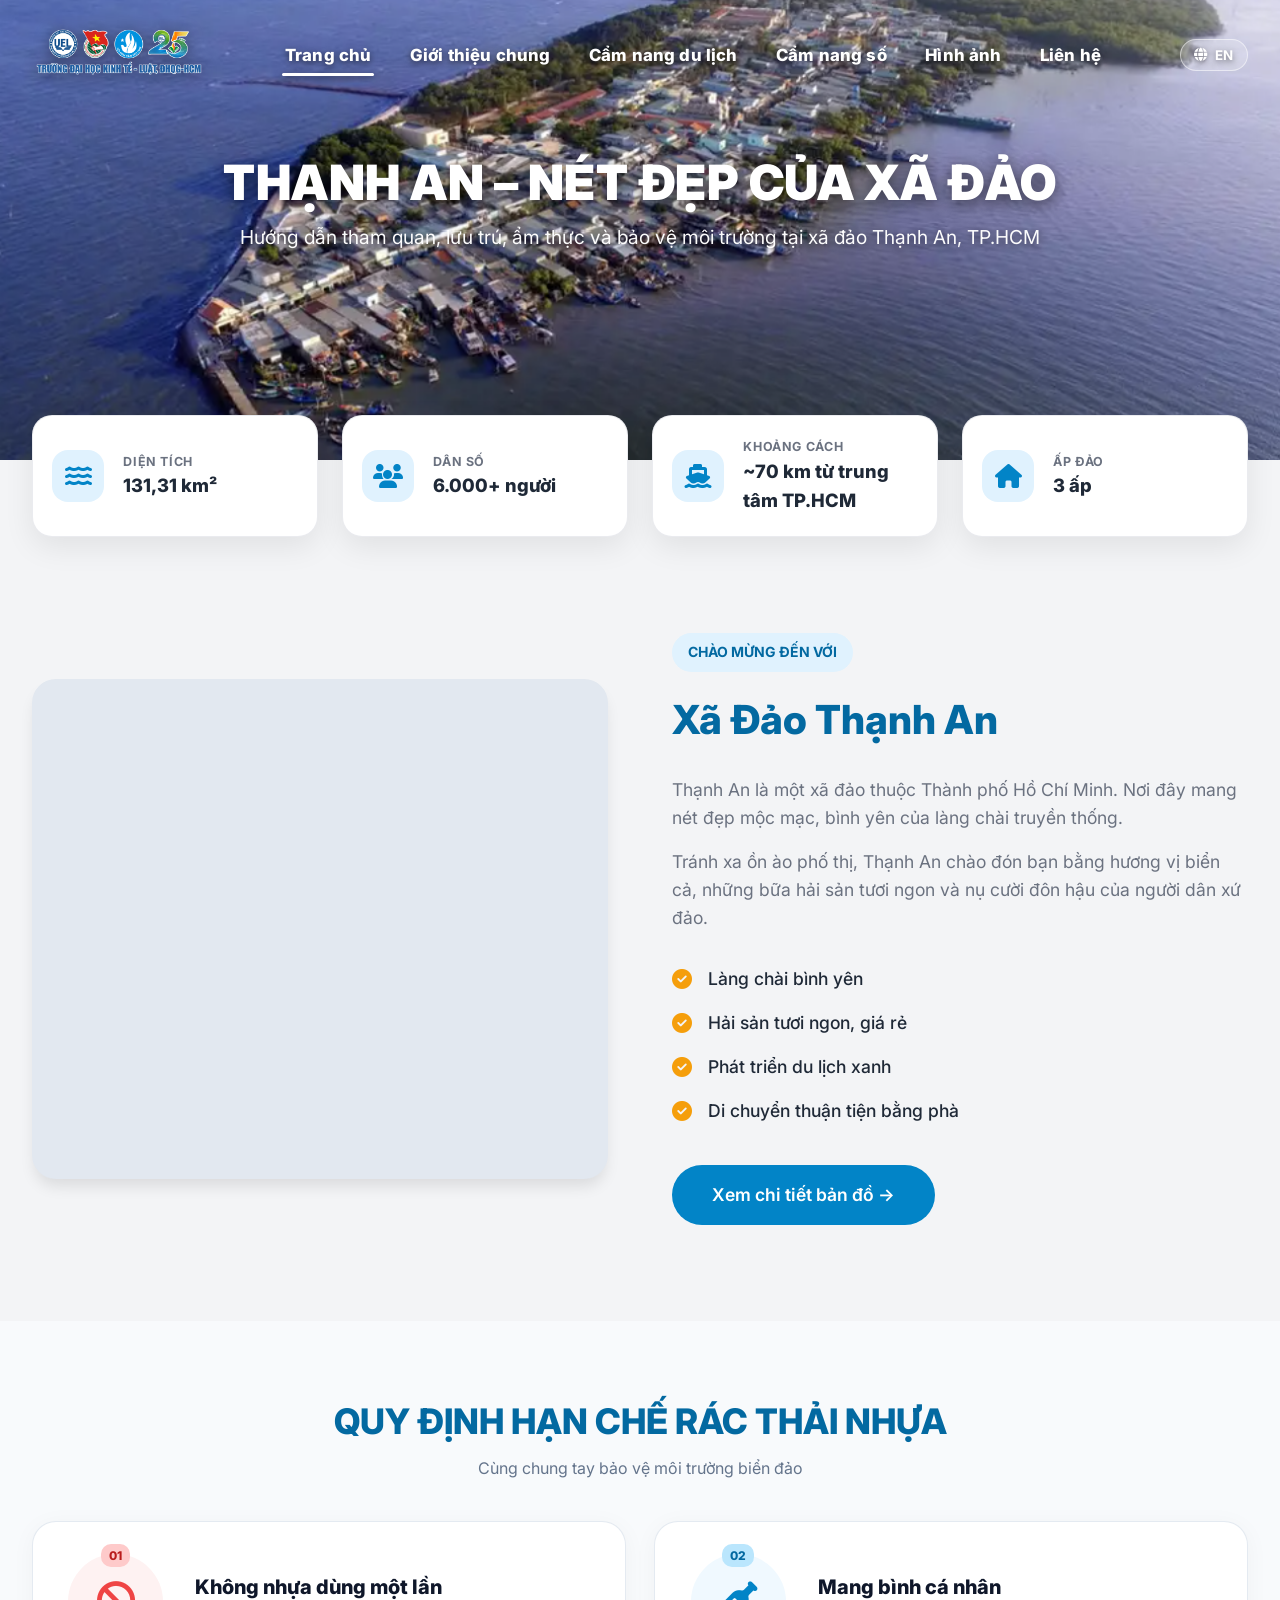
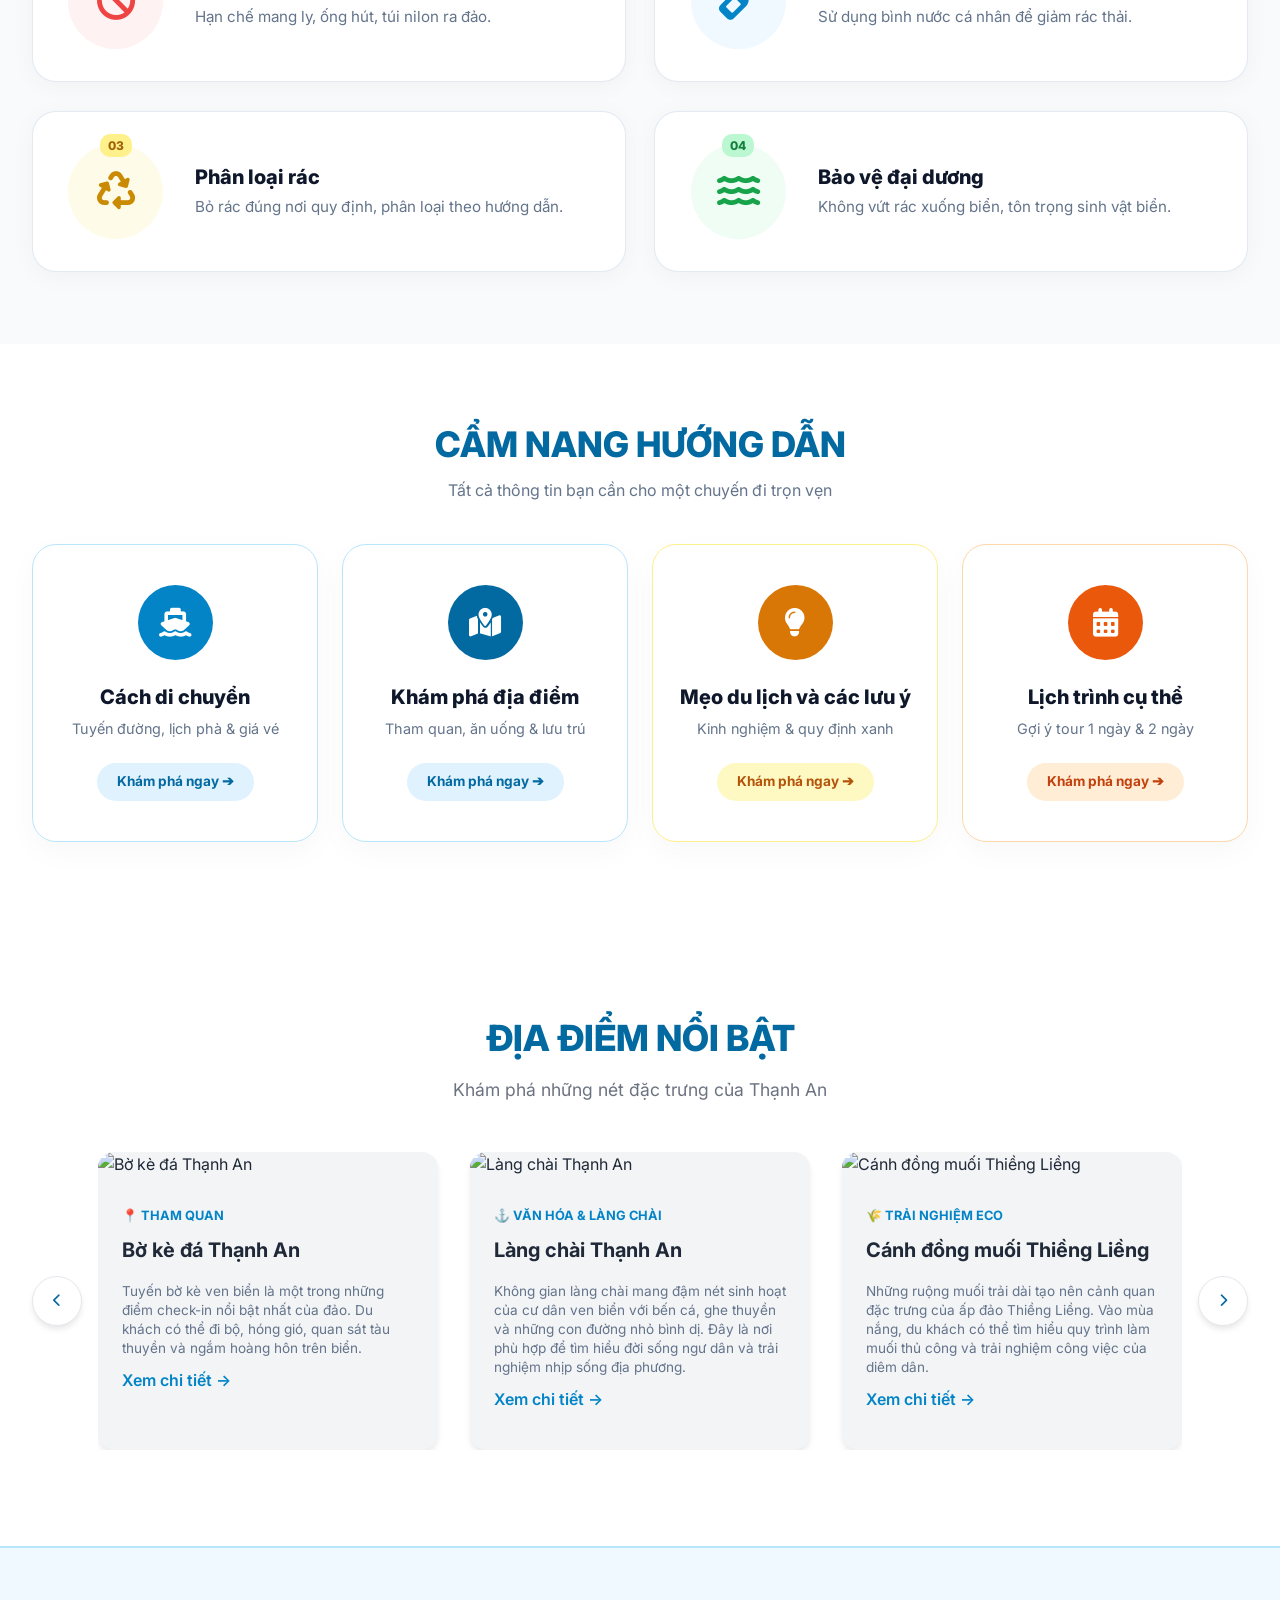
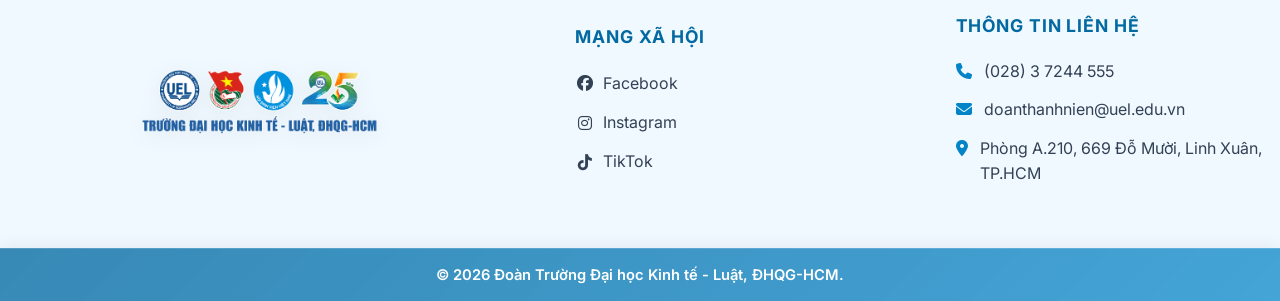
==== index.html @ c6973064 "Add files via upload" ====
<!DOCTYPE html>
<html lang="vi">
<head>
  <meta charset="UTF-8">
  <meta name="viewport" content="width=device-width, initial-scale=1.0">
  <title>Cẩm Nang Điện Tử - Xã Đảo Thạnh An</title>
  <link rel="icon" type="image/png" href="Huy_Hiệu_Đoàn.png">
  <meta name="description" content="Cẩm nang điện tử hướng dẫn tham quan, lưu trú, ăn uống và bảo vệ môi trường tại xã đảo Thạnh An, TP.HCM">
  <link rel="stylesheet" href="https://cdnjs.cloudflare.com/ajax/libs/font-awesome/6.4.0/css/all.min.css">
  <link rel="stylesheet" href="https://unpkg.com/leaflet@1.9.4/dist/leaflet.css" crossorigin="" />
  <link href="https://fonts.googleapis.com/css2?family=Inter:wght@300;400;500;600;700;800;900&display=swap" rel="stylesheet">
  <script src="https://www.gstatic.com/firebasejs/10.12.0/firebase-app-compat.js"></script>
  <script src="https://www.gstatic.com/firebasejs/10.12.0/firebase-auth-compat.js"></script>
  <script src="https://www.gstatic.com/firebasejs/10.12.0/firebase-firestore-compat.js"></script>
  <link rel="stylesheet" href="home.css?v=82">
</head>
<body>

  <!-- NAVBAR -->
  <nav class="navbar" id="navbar">
    <div class="nav-container">
      <div class="nav-logo">
        <img src="logo.png" alt="Logo" class="logo-img">
        <div class="logo-text">
          <strong>CÔNG TRÌNH THANH NIÊN</strong>
        </div>
      </div>
      <ul class="nav-links" id="nav-links">
        <li><a href="index.html" class="active" id="nav-home">Trang chủ</a></li>
        <li><a href="tong-quan.html" id="nav-intro">Giới thiệu chung</a></li>
        <li><a href="cam-nang.html" id="nav-guide">Cẩm nang du lịch</a></li>
        <li><a href="cam-nang-so.html" id="nav-digital">Cẩm nang số</a></li>
        <li><a href="hinh-anh.html" id="nav-gallery">Hình ảnh</a></li>
        <li><a href="#lien-he" id="nav-contact">Liên hệ</a></li>
      </ul>
      <div class="nav-right-actions">
        <button class="lang-toggle-btn" onclick="toggleLanguage()" title="Switch language">
          <i class="fas fa-globe"></i> <span id="lang-label">EN</span>
        </button>
        <button class="nav-toggle" onclick="document.getElementById('nav-links').classList.toggle('open')">
          <i class="fas fa-bars"></i>
        </button>
      </div>
    </div>
  </nav>

  <!-- HERO SECTION -->
  <section class="hero" id="hero">
    <div class="hero-bg">
      <img src="3.jpg" alt="Thạnh An" class="hero-bg-img" id="hero-bg-img">
      <div class="hero-overlay"></div>
    </div>
    <div class="hero-content">
      <h1 class="hero-title" id="hero-title" data-editable="hero-title" data-i18n="hero-title">THẠNH AN – NÉT ĐẸP CỦA XÃ ĐẢO</h1>
      <p class="hero-subtitle" id="hero-subtitle" data-editable="hero-subtitle" data-i18n="hero-subtitle">Hướng dẫn tham quan, lưu trú, ẩm thực và bảo vệ môi trường tại xã đảo Thạnh An, TP.HCM</p>
    </div>
  </section>

  <!-- STATS SECTION -->
  <section class="stats-section" id="stats-section">
    <div class="stats-grid">
      <div class="stat-card">
        <div class="stat-icon"><i class="fas fa-water"></i></div>
        <div class="stat-info">
          <span class="stat-label" data-i18n="stat-area-lbl">DIỆN TÍCH</span>
          <span class="stat-value" data-editable="stat-area">131,31 km²</span>
        </div>
      </div>
      <div class="stat-card">
        <div class="stat-icon"><i class="fas fa-users"></i></div>
        <div class="stat-info">
          <span class="stat-label" data-i18n="stat-pop-lbl">DÂN SỐ</span>
          <span class="stat-value" data-editable="stat-pop">6.000+ người</span>
        </div>
      </div>
      <div class="stat-card">
        <div class="stat-icon"><i class="fas fa-ship"></i></div>
        <div class="stat-info">
          <span class="stat-label" data-i18n="stat-dist-lbl">KHOẢNG CÁCH</span>
          <span class="stat-value" data-editable="stat-dist">~70 km từ trung tâm TP.HCM</span>
        </div>
      </div>
      <div class="stat-card">
        <div class="stat-icon"><i class="fas fa-home"></i></div>
        <div class="stat-info">
          <span class="stat-label" data-i18n="stat-ward-lbl">ẤP ĐẢO</span>
          <span class="stat-value" data-editable="stat-ward">3 ấp</span>
        </div>
      </div>
    </div>
  </section>

  <!-- INTRO SECTION -->
  <section class="intro-section" id="gioi-thieu">
    <div class="intro-grid">
      <div class="intro-map-col">
        <div id="overview-map" class="map-container"></div>
      </div>
      <div class="intro-text-col">
        <span class="intro-badge" data-i18n="intro-badge">CHÀO MỪNG ĐẾN VỚI</span>
        <h2 class="intro-heading" id="intro-heading" data-editable="intro-heading" data-i18n="intro-heading">Xã Đảo Thạnh An</h2>
        <div class="intro-body" id="intro-body" data-editable="intro-body">
          <p data-i18n="intro-desc1">Thạnh An là một xã đảo thuộc Thành phố Hồ Chí Minh. Nơi đây mang nét đẹp mộc mạc, bình yên của làng chài truyền thống.</p>
          <p data-i18n="intro-desc2">Tránh xa ồn ào phố thị, Thạnh An chào đón bạn bằng hương vị biển cả, những bữa hải sản tươi ngon và nụ cười đôn hậu của người dân xứ đảo.</p>
        </div>
        <ul class="intro-features">
          <li><i class="fas fa-check-circle"></i> <span data-i18n="intro-f1">Làng chài bình yên</span></li>
          <li><i class="fas fa-check-circle"></i> <span data-i18n="intro-f2">Hải sản tươi ngon, giá rẻ</span></li>
          <li><i class="fas fa-check-circle"></i> <span data-i18n="intro-f3">Phát triển du lịch xanh</span></li>
          <li><i class="fas fa-check-circle"></i> <span data-i18n="intro-f4">Di chuyển thuận tiện bằng phà</span></li>
        </ul>
        <a href="cam-nang.html?tab=tab-kham-pha" class="intro-cta" data-i18n="intro-cta">Xem chi tiết bản đồ →</a>
      </div>
    </div>
  </section>

  <!-- GREEN RULES SECTION -->
  <section class="green-rules-section" id="quy-dinh" style="padding: 4.5rem 2rem; background: #f8fafc;">
    <div class="section-header" style="text-align: center; margin-bottom: 2.5rem;">
      <h2 class="section-title" style="color: #0369a1; font-size: 2.2rem; font-weight: 800; margin-bottom: 6px;" data-i18n="green-title">QUY ĐỊNH HẠN CHẾ RÁC THẢI NHỰA</h2>
      <p class="section-subtitle" style="color: #64748b; font-size: 1rem;" data-i18n="green-subtitle">Cùng chung tay bảo vệ môi trường biển đảo</p>
    </div>
    <div class="green-grid-2x2" id="green-rules-grid">
      <div class="green-card-horizontal">
        <div class="card-left-icon">
          <div class="icon-ring" style="background:#fef2f2; color:#ef4444; position:relative;">
            <span style="position:absolute; top:-10px; background:#fecaca; color:#b91c1c; font-size:0.75rem; font-weight:800; padding:2px 8px; border-radius:10px;">01</span>
            <i class="fas fa-ban"></i>
          </div>
        </div>
        <div class="card-right-info">
          <h3 data-i18n="rule-1-t" style="margin:0 0 6px 0; font-size:1.25rem; font-weight:800; color:#0f172a;">Không nhựa dùng một lần</h3>
          <p data-i18n="rule-1-d" style="margin:0; color:#64748b; font-size:0.95rem; line-height:1.5;">Hạn chế mang ly, ống hút, túi nilon ra đảo.</p>
        </div>
      </div>
      <div class="green-card-horizontal">
        <div class="card-left-icon">
          <div class="icon-ring" style="background:#f0f9ff; color:#0284c7; position:relative;">
            <span style="position:absolute; top:-10px; background:#bae6fd; color:#0369a1; font-size:0.75rem; font-weight:800; padding:2px 8px; border-radius:10px;">02</span>
            <i class="fas fa-wine-bottle"></i>
          </div>
        </div>
        <div class="card-right-info">
          <h3 data-i18n="rule-2-t" style="margin:0 0 6px 0; font-size:1.25rem; font-weight:800; color:#0f172a;">Mang bình cá nhân</h3>
          <p data-i18n="rule-2-d" style="margin:0; color:#64748b; font-size:0.95rem; line-height:1.5;">Sử dụng bình nước cá nhân để giảm rác thải.</p>
        </div>
      </div>
      <div class="green-card-horizontal">
        <div class="card-left-icon">
          <div class="icon-ring" style="background:#fefce8; color:#ca8a04; position:relative;">
            <span style="position:absolute; top:-10px; background:#fef08a; color:#a16207; font-size:0.75rem; font-weight:800; padding:2px 8px; border-radius:10px;">03</span>
            <i class="fas fa-recycle"></i>
          </div>
        </div>
        <div class="card-right-info">
          <h3 data-i18n="rule-3-t" style="margin:0 0 6px 0; font-size:1.25rem; font-weight:800; color:#0f172a;">Phân loại rác</h3>
          <p data-i18n="rule-3-d" style="margin:0; color:#64748b; font-size:0.95rem; line-height:1.5;">Bỏ rác đúng nơi quy định, phân loại theo hướng dẫn.</p>
        </div>
      </div>
      <div class="green-card-horizontal">
        <div class="card-left-icon">
          <div class="icon-ring" style="background:#f0fdf4; color:#16a34a; position:relative;">
            <span style="position:absolute; top:-10px; background:#bbf7d0; color:#15803d; font-size:0.75rem; font-weight:800; padding:2px 8px; border-radius:10px;">04</span>
            <i class="fas fa-water"></i>
          </div>
        </div>
        <div class="card-right-info">
          <h3 data-i18n="rule-4-t" style="margin:0 0 6px 0; font-size:1.25rem; font-weight:800; color:#0f172a;">Bảo vệ đại dương</h3>
          <p data-i18n="rule-4-d" style="margin:0; color:#64748b; font-size:0.95rem; line-height:1.5;">Không vứt rác xuống biển, tôn trọng sinh vật biển.</p>
        </div>
      </div>
    </div>
  </section>

  <!-- EXPLORE / CATEGORY SECTION ("CẨM NANG HƯỚNG DẪN") -->
  <section class="explore-section" id="kham-pha" style="padding: 4.5rem 2rem; background: white;">
    <div class="section-header" style="text-align: center; margin-bottom: 2.5rem;">
      <h2 class="section-title" style="color: #0369a1; font-size: 2.2rem; font-weight: 800; margin-bottom: 6px;" data-i18n="explore-title">CẨM NANG HƯỚNG DẪN</h2>
      <p class="section-subtitle" style="color: #64748b; font-size: 1rem;" data-i18n="explore-subtitle">Tất cả thông tin bạn cần cho một chuyến đi trọn vẹn</p>
    </div>
    <div class="explore-grid" style="max-width: 1240px; margin: 0 auto; display: grid; grid-template-columns: repeat(4, 1fr); gap: 1.5rem;">
      <!-- Card 1: Cách di chuyển -->
      <a href="cam-nang.html?tab=tab-di-chuyen" class="explore-card" style="text-decoration:none; background:white; border-radius:1.5rem; padding:2.5rem 1.5rem; text-align:center; display:flex; flex-direction:column; align-items:center; border:1.5px solid #bae6fd; box-shadow:0 10px 30px rgba(0,0,0,0.03);">
        <div style="width:75px; height:75px; border-radius:50%; background:#0284c7; color:white; display:flex; align-items:center; justify-content:center; font-size:1.8rem; margin-bottom:1.5rem;">
          <i class="fas fa-ship"></i>
        </div>
        <h3 style="font-size:1.25rem; font-weight:800; color:#0f172a; margin:0 0 8px 0;">Cách di chuyển</h3>
        <p style="font-size:0.9rem; color:#64748b; margin:0 0 1.5rem 0;">Tuyến đường, lịch phà & giá vé</p>
        <span style="background:#e0f2fe; color:#0369a1; padding:8px 20px; border-radius:20px; font-weight:700; font-size:0.85rem; display:inline-flex; align-items:center; gap:6px;">Khám phá ngay ➔</span>
      </a>

      <!-- Card 2: Khám phá địa điểm -->
      <a href="cam-nang.html?tab=tab-kham-pha" class="explore-card" style="text-decoration:none; background:white; border-radius:1.5rem; padding:2.5rem 1.5rem; text-align:center; display:flex; flex-direction:column; align-items:center; border:1.5px solid #bae6fd; box-shadow:0 10px 30px rgba(0,0,0,0.03);">
        <div style="width:75px; height:75px; border-radius:50%; background:#0369a1; color:white; display:flex; align-items:center; justify-content:center; font-size:1.8rem; margin-bottom:1.5rem;">
          <i class="fas fa-map-marked-alt"></i>
        </div>
        <h3 style="font-size:1.25rem; font-weight:800; color:#0f172a; margin:0 0 8px 0;">Khám phá địa điểm</h3>
        <p style="font-size:0.9rem; color:#64748b; margin:0 0 1.5rem 0;">Tham quan, ăn uống & lưu trú</p>
        <span style="background:#e0f2fe; color:#0369a1; padding:8px 20px; border-radius:20px; font-weight:700; font-size:0.85rem; display:inline-flex; align-items:center; gap:6px;">Khám phá ngay ➔</span>
      </a>

      <!-- Card 3: Mẹo du lịch -->
      <a href="cam-nang.html?tab=tab-meo" class="explore-card" style="text-decoration:none; background:white; border-radius:1.5rem; padding:2.5rem 1.5rem; text-align:center; display:flex; flex-direction:column; align-items:center; border:1.5px solid #fef08a; box-shadow:0 10px 30px rgba(0,0,0,0.03);">
        <div style="width:75px; height:75px; border-radius:50%; background:#d97706; color:white; display:flex; align-items:center; justify-content:center; font-size:1.8rem; margin-bottom:1.5rem;">
          <i class="fas fa-lightbulb"></i>
        </div>
        <h3 style="font-size:1.25rem; font-weight:800; color:#0f172a; margin:0 0 8px 0;">Mẹo du lịch và các lưu ý</h3>
        <p style="font-size:0.9rem; color:#64748b; margin:0 0 1.5rem 0;">Kinh nghiệm & quy định xanh</p>
        <span style="background:#fef9c3; color:#b45309; padding:8px 20px; border-radius:20px; font-weight:700; font-size:0.85rem; display:inline-flex; align-items:center; gap:6px;">Khám phá ngay ➔</span>
      </a>

      <!-- Card 4: Lịch trình cụ thể -->
      <a href="cam-nang.html?tab=tab-lich-trinh" class="explore-card" style="text-decoration:none; background:white; border-radius:1.5rem; padding:2.5rem 1.5rem; text-align:center; display:flex; flex-direction:column; align-items:center; border:1.5px solid #fed7aa; box-shadow:0 10px 30px rgba(0,0,0,0.03);">
        <div style="width:75px; height:75px; border-radius:50%; background:#ea580c; color:white; display:flex; align-items:center; justify-content:center; font-size:1.8rem; margin-bottom:1.5rem;">
          <i class="fas fa-calendar-alt"></i>
        </div>
        <h3 style="font-size:1.25rem; font-weight:800; color:#0f172a; margin:0 0 8px 0;">Lịch trình cụ thể</h3>
        <p style="font-size:0.9rem; color:#64748b; margin:0 0 1.5rem 0;">Gợi ý tour 1 ngày & 2 ngày</p>
        <span style="background:#ffedd5; color:#c2410c; padding:8px 20px; border-radius:20px; font-weight:700; font-size:0.85rem; display:inline-flex; align-items:center; gap:6px;">Khám phá ngay ➔</span>
      </a>
    </div>
  </section>

  <!-- FEATURED PLACES -->
  <section class="featured-section" id="noi-bat">
    <div class="section-header">
      <h2 class="section-title" data-i18n="feat-title">ĐỊA ĐIỂM NỔI BẬT</h2>
      <p class="section-subtitle" data-i18n="feat-subtitle">Khám phá những nét đặc trưng của Thạnh An</p>
    </div>
    <div class="featured-wrapper">
      <button class="carousel-btn prev" onclick="moveCarousel(-1)"><i class="fas fa-chevron-left"></i></button>
      <div class="featured-track-container">
        <div class="featured-track" id="featured-track">
          <!-- Filled by JS -->
        </div>
      </div>
      <button class="carousel-btn next" onclick="moveCarousel(1)"><i class="fas fa-chevron-right"></i></button>
    </div>
  </section>

  <!-- FOOTER -->
  <footer class="site-footer" id="lien-he">
    <div class="footer-grid">
      <div class="footer-col footer-brand-col">
        <div class="footer-brand-row">
          <img src="logo.png" alt="Logo" class="footer-logo">
          <div class="footer-brand-text">
            <strong>ĐOÀN TRƯỜNG ĐẠI HỌC KINH TẾ - LUẬT</strong>
            <span>UEL'S HO CHI MINH COMMUNIST YOUTH UNION</span>
          </div>
        </div>
      </div>
      <div class="footer-col">
        <h4 data-i18n="footer-social">MẠNG XÃ HỘI</h4>
        <ul>
          <li><a href="https://www.facebook.com/share/183m2v3bUu/" target="_blank"><i class="fab fa-facebook fa-fw"></i> Facebook</a></li>
          <li><a href="https://www.instagram.com/youth.uel" target="_blank"><i class="fab fa-instagram fa-fw"></i> Instagram</a></li>
          <li><a href="https://www.tiktok.com/@teuthichdichoi" target="_blank"><i class="fab fa-tiktok fa-fw"></i> TikTok</a></li>
        </ul>
      </div>
      <div class="footer-col">
        <h4 data-i18n="footer-contact">THÔNG TIN LIÊN HỆ</h4>
        <ul class="contact-list">
          <li><i class="fas fa-phone"></i> <span>(028) 3 7244 555</span></li>
          <li><i class="fas fa-envelope"></i> <span>doanthanhnien@uel.edu.vn</span></li>
          <li><i class="fas fa-map-marker-alt"></i> <span data-i18n="footer-address">Phòng A.210, 669 Đỗ Mười, Linh Xuân, TP.HCM</span></li>
        </ul>
      </div>
    </div>
    <div class="footer-bottom">
      <p data-i18n="footer-copy">© 2026 Đoàn Trường Đại học Kinh tế - Luật, ĐHQG-HCM.</p>
    </div>
  </footer>

  <!-- ADMIN FAB -->
  <button class="admin-fab" onclick="document.getElementById('admin-login-overlay').style.display='flex'" title="Quản trị">
    <i class="fas fa-cog"></i>
  </button>

  <!-- ADMIN LOGIN -->
  <div class="admin-login-overlay" id="admin-login-overlay">
    <div class="admin-login-card">
      <h3>Đăng nhập Quản trị</h3>
      <input type="text" id="admin-user" placeholder="Tên đăng nhập">
      <input type="password" id="admin-pass" placeholder="Mật khẩu">
      <p id="admin-error" style="color:red; font-size:14px; margin-top:10px; display:none;">Sai thông tin đăng nhập!</p>
      <div class="admin-actions">
        <button onclick="document.getElementById('admin-login-overlay').style.display='none'">Hủy</button>
        <button class="btn-primary" onclick="adminLogin()">Đăng nhập</button>
      </div>
    </div>
  </div>

  <!-- ADMIN TOOLBAR -->
  <div class="admin-toolbar" id="admin-toolbar" style="display:none;">
    <span>Chế độ chỉnh sửa</span>
    <button onclick="changeHeroImage()">Đổi ảnh bìa</button>
    <button onclick="saveEdits()">Lưu thay đổi</button>
    <button onclick="cancelEdits()">Hủy</button>
    <button onclick="adminLogout()" style="margin-left:auto; background: #e11d48;">Đăng xuất</button>
  </div>

  <!-- TOAST -->
  <div class="toast" id="toast"></div>

  <!-- SCROLL TOP -->
  <button class="scroll-top-fab" id="scroll-top-fab" onclick="window.scrollTo({top:0, behavior:'smooth'})">
    <i class="fas fa-arrow-up"></i>
  </button>

  <script src="https://unpkg.com/leaflet@1.9.4/dist/leaflet.js" crossorigin=""></script>
  <script src="thanh_an_geo.js?v=83"></script>
  <script src="home.js?v=82"></script>
</body>
</html>
---- home.css ----
:root {
  --primary: #0284c7;
  --primary-dark: #0369a1;
  --primary-light: #e0f2fe;
  --accent: #f59e0b;
  --ocean: #06b6d4;
  --text-main: #1f2937;
  --text-muted: #6b7280;
  --bg-light: #f3f4f6;
  --bg-white: #ffffff;
  --border: #e5e7eb;
  --shadow-sm: 0 1px 2px 0 rgb(0 0 0 / 0.05);
  --shadow: 0 4px 6px -1px rgb(0 0 0 / 0.1);
  --shadow-lg: 0 10px 15px -3px rgb(0 0 0 / 0.1);
  --transition: all 0.3s cubic-bezier(0.4, 0, 0.2, 1);
  --font-main: 'Inter', -apple-system, BlinkMacSystemFont, 'Segoe UI', Roboto, Helvetica, Arial, sans-serif;
}

* {
  box-sizing: border-box;
  margin: 0;
  padding: 0;
}

html {
  scroll-behavior: smooth;
  font-family: var(--font-main);
  overflow-x: hidden;
}

body {
  color: var(--text-main);
  background: var(--bg-light);
  line-height: 1.6;
  font-family: var(--font-main);
}

a {
  text-decoration: none;
  color: inherit;
}

/* NAVBAR (STATIC AT TOP OF PAGE - DOES NOT SCROLL DOWN WITH SCREEN) */
.navbar {
  position: absolute !important;
  top: 0;
  left: 0;
  right: 0;
  width: 100%;
  height: 110px !important;
  background: transparent !important;
  backdrop-filter: none !important;
  -webkit-backdrop-filter: none !important;
  z-index: 1000;
  box-shadow: none !important;
  transition: var(--transition);
}

.nav-container {
  max-width: 100%;
  width: 100%;
  height: 100% !important;
  box-sizing: border-box;
  margin: 0 auto;
  padding: 0 2rem;
  display: flex;
  align-items: center;
  justify-content: space-between;
  gap: 1.5rem;
}

.nav-logo {
  display: flex;
  align-items: center;
  gap: 1rem;
  white-space: nowrap !important;
  flex-shrink: 0 !important;
}

.logo-img {
  height: 98px !important;
  width: auto !important;
  flex-shrink: 0 !important;
  object-fit: contain;
  transition: transform 0.3s ease;
  filter: drop-shadow(0 2px 8px rgba(0, 0, 0, 0.4));
}

.logo-img:hover {
  transform: scale(1.05);
}

.logo-text {
  display: none !important;
}

.nav-links {
  display: flex;
  align-items: center;
  list-style: none;
  gap: 0.8rem;
  white-space: nowrap !important;
  flex-wrap: nowrap !important;
  flex-shrink: 0 !important;
  margin: 0;
  padding: 0;
}

.nav-links li {
  white-space: nowrap !important;
  flex-shrink: 0 !important;
  display: inline-block !important;
}

.nav-links a {
  font-family: var(--font-main);
  font-weight: 800 !important;
  font-size: 1.05rem !important;
  color: #ffffff !important;
  text-shadow: 0 2px 6px rgba(0, 0, 0, 0.6) !important;
  transition: var(--transition);
  position: relative;
  padding: 0.45rem 0.8rem;
  background: transparent !important;
  border: none !important;
  box-shadow: none !important;
  white-space: nowrap !important;
  display: inline-block !important;
  word-break: keep-all !important;
  letter-spacing: 0.01em;
  flex-shrink: 0 !important;
}

.nav-links a:hover {
  color: #ffffff !important;
  background: transparent !important;
}

.nav-links a.active {
  color: #ffffff !important;
  background: transparent !important;
  border: none !important;
  font-weight: 800 !important;
  box-shadow: none !important;
}

.nav-links a::after {
  content: '' !important;
  display: block !important;
  position: absolute !important;
  bottom: 0 !important;
  left: 10px !important;
  right: 10px !important;
  width: auto !important;
  height: 3px !important;
  background: #ffffff !important;
  border-radius: 999px !important;
  box-shadow: 0 2px 6px rgba(0, 0, 0, 0.5) !important;
  transform: scaleX(0) !important;
  transition: transform 0.3s cubic-bezier(0.4, 0, 0.2, 1) !important;
}

.nav-links a:hover::after, .nav-links a.active::after {
  transform: scaleX(1) !important;
}

.nav-right-actions {
  display: flex;
  align-items: center;
  gap: 1rem;
}

.lang-toggle-btn {
  background: rgba(255, 255, 255, 0.2) !important;
  border: 1px solid rgba(255, 255, 255, 0.5) !important;
  padding: 0.45rem 0.85rem;
  border-radius: 999px;
  cursor: pointer;
  font-family: var(--font-main);
  font-weight: 700;
  color: #ffffff !important;
  display: flex;
  align-items: center;
  gap: 0.5rem;
  transition: var(--transition);
  text-shadow: 0 2px 6px rgba(0, 0, 0, 0.5);
}

.lang-toggle-btn:hover {
  background: rgba(255, 255, 255, 0.35) !important;
}

.nav-toggle {
  display: none;
  background: none;
  border: none;
  font-size: 1.5rem;
  color: #ffffff;
  cursor: pointer;
}

/* HERO SECTION (EXPANDS ALL THE WAY TO TOP EDGE & SHIFTED UPWARDS) */
.hero {
  position: relative;
  min-height: 460px;
  height: 50vh;
  margin-top: 0 !important;
  padding-top: 50px !important;
  padding-bottom: 50px !important;
  display: flex;
  align-items: center;
  justify-content: center;
  text-align: center;
}

.hero-bg {
  position: absolute;
  top: 0;
  left: 0;
  width: 100%;
  height: 100%;
  z-index: 1;
}

.hero-bg-img {
  width: 100%;
  height: 100%;
  object-fit: cover;
}

.hero-overlay {
  display: none !important;
  background: transparent !important;
}

.hero-content {
  position: relative;
  z-index: 2;
  max-width: 96%;
  width: 100%;
  padding: 0 1rem;
  color: white;
  margin: -25px auto 0 auto !important; /* Shifted text upwards */
}

.hero-title {
  font-size: clamp(1.2rem, 3.8vw, 3.2rem) !important;
  font-weight: 900 !important;
  margin-bottom: 0.6rem !important;
  line-height: 1.2 !important;
  text-shadow: 0 4px 16px rgba(0,0,0,0.6) !important;
  white-space: normal !important;
  word-break: normal !important;
  overflow-wrap: break-word !important;
  letter-spacing: 0.01em !important;
}

.hero-subtitle {
  font-size: clamp(0.85rem, 1.5vw, 1.25rem) !important;
  margin-bottom: 1.8rem !important;
  opacity: 0.98 !important;
  text-shadow: 0 2px 10px rgba(0,0,0,0.6) !important;
  white-space: normal !important;
  word-break: normal !important;
  overflow-wrap: break-word !important;
}

.hero-search {
  display: flex;
  align-items: center;
  background: white;
  padding: 0.4rem;
  border-radius: 999px;
  box-shadow: var(--shadow-lg);
  max-width: 560px;
  margin: 0 auto;
}

.hero-search i {
  color: var(--text-muted);
  padding: 0 1rem;
}

.hero-search input {
  flex: 1;
  border: none;
  outline: none;
  font-size: 0.95rem;
  font-family: var(--font-main);
  padding: 0.6rem 0;
}

.hero-search button {
  background: var(--accent);
  color: white;
  border: none;
  padding: 0.65rem 1.8rem;
  border-radius: 999px;
  font-weight: 600;
  cursor: pointer;
  transition: var(--transition);
  font-family: var(--font-main);
}

.hero-search button:hover {
  background: #d97706;
}

/* STATS SECTION */
.stats-section {
  position: relative;
  z-index: 10;
  margin-top: -45px;
  padding: 0 2rem;
  max-width: 1280px;
  margin-left: auto;
  margin-right: auto;
}

.stats-grid {
  display: grid;
  grid-template-columns: repeat(4, 1fr);
  gap: 1.5rem;
  background: transparent;
  padding: 0;
  box-shadow: none;
}

.stat-card {
  background: white;
  display: flex;
  align-items: center;
  gap: 1.2rem;
  padding: 1.3rem 1.2rem;
  border-radius: 1.25rem;
  box-shadow: 0 10px 30px rgba(0, 0, 0, 0.08);
  border: 1px solid rgba(229, 231, 235, 0.8);
  transition: var(--transition);
}

.stat-card:hover {
  transform: translateY(-6px);
  box-shadow: 0 15px 35px rgba(2, 132, 199, 0.18);
  border-color: var(--primary-light);
}

.stat-icon {
  width: 52px;
  height: 52px;
  background: var(--primary-light);
  color: var(--primary);
  border-radius: 1rem;
  display: flex;
  align-items: center;
  justify-content: center;
  font-size: 1.5rem;
  flex-shrink: 0;
}

.stat-info {
  display: flex;
  flex-direction: column;
}

.stat-label {
  font-size: 0.78rem;
  color: var(--text-muted);
  font-weight: 700;
  text-transform: uppercase;
  letter-spacing: 0.05em;
}

.stat-value {
  font-size: 1.15rem;
  font-weight: 800;
  color: var(--text-main);
}

/* INTRO SECTION */
.intro-section {
  padding: 6rem 2rem;
  max-width: 1280px;
  margin: 0 auto;
}

.intro-grid {
  display: grid;
  grid-template-columns: 1fr 1fr;
  gap: 4rem;
  align-items: center;
}

.intro-map-col {
  position: relative;
  height: 500px;
  min-height: 500px;
  border-radius: 1.5rem;
  overflow: hidden;
  box-shadow: var(--shadow-lg);
  background: #e2e8f0;
}

.map-container {
  width: 100%;
  height: 100%;
  min-height: 500px;
}

.map-link-btn {
  position: absolute;
  bottom: 1.5rem;
  left: 50%;
  transform: translateX(-50%);
  background: var(--primary);
  color: white;
  padding: 0.75rem 2rem;
  border-radius: 999px;
  font-weight: 600;
  box-shadow: var(--shadow);
  z-index: 400; /* above leaflet map */
  transition: var(--transition);
}

.map-link-btn:hover {
  background: var(--primary-dark);
  transform: translateX(-50%) translateY(-2px);
}

.intro-badge {
  display: inline-block;
  background: var(--primary-light);
  color: var(--primary-dark);
  padding: 0.5rem 1rem;
  border-radius: 999px;
  font-size: 0.875rem;
  font-weight: 700;
  margin-bottom: 1rem;
}

.intro-heading {
  font-size: 2.5rem;
  font-weight: 800;
  margin-bottom: 1.5rem;
  color: var(--primary-dark);
}

.intro-body {
  font-size: 1.1rem;
  color: var(--text-muted);
  margin-bottom: 2rem;
}

.intro-body p {
  margin-bottom: 1rem;
}

.intro-features {
  list-style: none;
  margin-bottom: 2.5rem;
}

.intro-features li {
  display: flex;
  align-items: center;
  gap: 1rem;
  margin-bottom: 1rem;
  font-size: 1.1rem;
  font-weight: 500;
}

.intro-features i {
  color: var(--accent);
  font-size: 1.25rem;
}

.intro-cta {
  display: inline-flex;
  align-items: center;
  gap: 0.5rem;
  background: var(--primary);
  color: white;
  padding: 1rem 2.5rem;
  border-radius: 999px;
  font-weight: 600;
  font-size: 1.1rem;
  transition: var(--transition);
}

.intro-cta:hover {
  background: var(--primary-dark);
  transform: translateY(-2px);
  box-shadow: var(--shadow-lg);
}

/* SECTION HEADER */
.section-header {
  text-align: center;
  margin-bottom: 3rem;
}

.section-title {
  font-size: 2.25rem;
  font-weight: 800;
  color: var(--primary-dark);
  margin-bottom: 0.5rem;
}

.section-subtitle {
  font-size: 1.1rem;
  color: var(--text-muted);
}

/* ULTRA-PREMIUM EXPLORE CATEGORY CARDS SECTION */
.explore-section {
  padding: 5rem 2rem;
  background: linear-gradient(180deg, #ffffff 0%, #f8fafc 100%);
  position: relative;
}

.explore-grid {
  max-width: 1240px;
  margin: 3rem auto 0 auto;
  display: grid;
  grid-template-columns: repeat(4, 1fr);
  gap: 1.8rem;
}

.explore-card {
  text-decoration: none;
  background: white;
  border-radius: 1.5rem;
  padding: 2.5rem 1.8rem;
  text-align: center;
  display: flex;
  flex-direction: column;
  align-items: center;
  box-shadow: 0 10px 30px rgba(0, 0, 0, 0.04);
  border: 2px solid transparent;
  transition: all 0.4s cubic-bezier(0.4, 0, 0.2, 1);
  position: relative;
  overflow: hidden;
}

.explore-card:hover {
  transform: translateY(-10px);
  box-shadow: 0 20px 45px rgba(0, 0, 0, 0.08);
}

/* Iconic Ring Badge */
.explore-icon-ring {
  width: 85px;
  height: 85px;
  border-radius: 50%;
  display: flex;
  align-items: center;
  justify-content: center;
  font-size: 2.2rem;
  margin-bottom: 1.8rem;
  transition: transform 0.4s ease, box-shadow 0.4s ease;
  box-shadow: 0 8px 25px rgba(0, 0, 0, 0.08);
}

.explore-card:hover .explore-icon-ring {
  transform: scale(1.12) rotate(4deg);
}

.explore-card h3 {
  font-size: 1.3rem;
  font-weight: 800;
  color: #0f172a;
  margin: 0 0 0.6rem 0;
  line-height: 1.3;
}

.explore-card p {
  font-size: 0.95rem;
  color: #64748b;
  margin: 0 0 1.8rem 0;
  line-height: 1.5;
  flex-grow: 1;
}

/* Interactive CTA Button */
.explore-btn-cta {
  display: inline-flex;
  align-items: center;
  gap: 0.5rem;
  font-size: 0.9rem;
  font-weight: 700;
  padding: 0.5rem 1.2rem;
  border-radius: 999px;
  transition: all 0.3s ease;
}

.explore-btn-cta i {
  transition: transform 0.3s ease;
}

.explore-card:hover .explore-btn-cta i {
  transform: translateX(4px);
}

/* --- CARD THEMES --- */

/* Theme 1: Teal (Di chuyển) */
.explore-card.card-teal {
  background: linear-gradient(180deg, #ffffff 0%, #f0f9ff 100%) !important;
  border-color: #bae6fd !important;
}
.explore-card.card-teal .explore-icon-ring {
  background: linear-gradient(135deg, #0284c7 0%, #0369a1 100%) !important;
  color: white !important;
}
.explore-card.card-teal .explore-btn-cta {
  background: #e0f2fe !important;
  color: #0369a1 !important;
}
.explore-card.card-teal:hover {
  border-color: #0284c7 !important;
  box-shadow: 0 18px 40px rgba(2, 132, 199, 0.18) !important;
}
.explore-card.card-teal:hover .explore-btn-cta {
  background: #0284c7 !important;
  color: white !important;
}

/* Theme 2: Blue (Khám phá) */
.explore-card.card-blue {
  background: linear-gradient(180deg, #ffffff 0%, #f0f9ff 100%) !important;
  border-color: #bae6fd !important;
}
.explore-card.card-blue .explore-icon-ring {
  background: linear-gradient(135deg, #0284c7 0%, #0369a1 100%) !important;
  color: white !important;
}
.explore-card.card-blue .explore-btn-cta {
  background: #e0f2fe !important;
  color: #0369a1 !important;
}
.explore-card.card-blue:hover {
  border-color: #0284c7 !important;
  box-shadow: 0 18px 40px rgba(2, 132, 199, 0.18) !important;
}
.explore-card.card-blue:hover .explore-btn-cta {
  background: #0284c7 !important;
  color: white !important;
}

/* Theme 3: Amber (Mẹo du lịch) */
.explore-card.card-amber {
  background: linear-gradient(180deg, #ffffff 0%, #fffbeb 100%) !important;
  border-color: #fef08a !important;
}
.explore-card.card-amber .explore-icon-ring {
  background: linear-gradient(135deg, #f59e0b 0%, #d97706 100%) !important;
  color: white !important;
}
.explore-card.card-amber .explore-btn-cta {
  background: #fef3c7 !important;
  color: #b45309 !important;
}
.explore-card.card-amber:hover {
  border-color: #f59e0b !important;
  box-shadow: 0 18px 40px rgba(245, 158, 11, 0.18) !important;
}
.explore-card.card-amber:hover .explore-btn-cta {
  background: #f59e0b !important;
  color: white !important;
}

/* Theme 4: Orange (Lịch trình) */
.explore-card.card-orange {
  background: linear-gradient(180deg, #ffffff 0%, #fff7ed 100%) !important;
  border-color: #fed7aa !important;
}
.explore-card.card-orange .explore-icon-ring {
  background: linear-gradient(135deg, #ea580c 0%, #c2410c 100%) !important;
  color: white !important;
}
.explore-card.card-orange .explore-btn-cta {
  background: #ffedd5 !important;
  color: #c2410c !important;
}
.explore-card.card-orange:hover {
  border-color: #ea580c !important;
  box-shadow: 0 18px 40px rgba(234, 88, 12, 0.18) !important;
}
.explore-card.card-orange:hover .explore-btn-cta {
  background: #ea580c !important;
  color: white !important;
}

/* GREEN RULES 2x2 HORIZONTAL CARDS (EXACT MATCH TO REFERENCE SCREENSHOT) */
.green-rules-section {
  padding: 4.5rem 2rem;
  background: #f8fafc;
}

.green-grid-2x2 {
  max-width: 1240px;
  margin: 2.5rem auto 0 auto;
  display: grid;
  grid-template-columns: 1fr 1fr;
  gap: 1.8rem;
}

.green-card-horizontal {
  background: white;
  border-radius: 1.5rem;
  padding: 2rem 2.2rem;
  display: flex;
  align-items: center;
  gap: 2rem;
  box-shadow: 0 4px 25px rgba(0, 0, 0, 0.04);
  border: 1px solid rgba(226, 232, 240, 0.9);
  position: relative;
  overflow: hidden;
  transition: all 0.3s cubic-bezier(0.4, 0, 0.2, 1);
}

.green-card-horizontal:hover {
  transform: translateY(-4px);
  box-shadow: 0 14px 35px rgba(0, 0, 0, 0.08);
}

/* Left Icon Ring */
.card-left-icon {
  flex-shrink: 0;
  position: relative;
  z-index: 2;
}

.icon-ring {
  width: 95px;
  height: 95px;
  border-radius: 50%;
  display: flex;
  align-items: center;
  justify-content: center;
  font-size: 2.4rem;
  position: relative;
  box-sizing: border-box;
}

/* Right Info Area */
.card-right-info {
  flex-grow: 1;
  display: flex;
  flex-direction: column;
  align-items: flex-start;
  position: relative;
  z-index: 2;
}

.step-pill {
  font-size: 0.85rem;
  font-weight: 700;
  padding: 0.25rem 0.85rem;
  border-radius: 999px;
  margin-bottom: 0.75rem;
  display: inline-block;
}

.card-right-info h3 {
  font-size: 1.25rem;
  font-weight: 800;
  color: #1e293b;
  margin: 0 0 0.5rem 0;
  line-height: 1.3;
}

.card-right-info p {
  font-size: 0.95rem;
  color: #64748b;
  margin: 0;
  line-height: 1.5;
}

/* --- THEME RED (Step 01) --- */
.card-theme-red {
  border-color: rgba(239, 68, 68, 0.2);
}
.card-theme-red .icon-ring {
  background: #fff5f5;
  border: 3px solid #fecdd3;
  color: #e11d48;
}
.card-theme-red .step-pill {
  background: #ffe4e6;
  color: #e11d48;
}
.card-theme-red::after {
  content: '';
  position: absolute;
  bottom: -20px;
  right: -20px;
  width: 130px;
  height: 130px;
  background: radial-gradient(circle, rgba(253, 164, 175, 0.25) 0%, transparent 70%);
  pointer-events: none;
}

/* --- THEME GREEN (Step 02) --- */
.card-theme-green {
  border-color: rgba(2, 132, 199, 0.2);
}
.card-theme-green .icon-ring {
  background: #f0f9ff;
  border: 3px solid #bae6fd;
  color: #0284c7;
}
.card-theme-green .step-pill {
  background: #e0f2fe;
  color: #0284c7;
}
.card-theme-green::after {
  content: '';
  position: absolute;
  bottom: -20px;
  right: -20px;
  width: 130px;
  height: 130px;
  background: radial-gradient(circle, rgba(110, 231, 183, 0.25) 0%, transparent 70%);
  pointer-events: none;
}

/* --- THEME YELLOW (Step 03) --- */
.card-theme-yellow {
  border-color: rgba(245, 158, 11, 0.2);
}
.card-theme-yellow .icon-ring {
  background: #fffbeb;
  border: 3px solid #fef08a;
  color: #d97706;
}
.card-theme-yellow .step-pill {
  background: #fef3c7;
  color: #d97706;
}
.card-theme-yellow::after {
  content: '';
  position: absolute;
  bottom: -20px;
  right: -20px;
  width: 130px;
  height: 130px;
  background: radial-gradient(circle, rgba(253, 224, 71, 0.3) 0%, transparent 70%);
  pointer-events: none;
}

/* --- THEME BLUE (Step 04) --- */
.card-theme-blue {
  border-color: rgba(2, 132, 199, 0.2);
}
.card-theme-blue .icon-ring {
  background: #f0f9ff;
  border: 3px solid #bae6fd;
  color: #0284c7;
}
.card-theme-blue .step-pill {
  background: #e0f2fe;
  color: #0284c7;
}
.card-theme-blue::after {
  content: '';
  position: absolute;
  bottom: -20px;
  right: -20px;
  width: 130px;
  height: 130px;
  background: radial-gradient(circle, rgba(125, 211, 252, 0.3) 0%, transparent 70%);
  pointer-events: none;
}

@media (max-width: 900px) {
  .green-grid-2x2 {
    grid-template-columns: 1fr;
  }
}

/* FEATURED PLACES CAROUSEL */
.featured-section {
  padding: 6rem 2rem;
  background: white;
}

.featured-wrapper {
  max-width: 1280px;
  margin: 0 auto;
  display: flex;
  align-items: center;
  gap: 1rem;
  position: relative;
}

.featured-track-container {
  overflow: hidden;
  flex: 1;
}

.featured-track {
  display: flex;
  gap: 2rem;
  transition: transform 0.5s ease;
}

.featured-card {
  min-width: calc(33.333% - 1.33rem);
  background: var(--bg-light);
  border-radius: 1rem;
  overflow: hidden;
  box-shadow: var(--shadow);
  transition: var(--transition);
  position: relative;
}

.featured-card:hover {
  transform: translateY(-5px);
  box-shadow: var(--shadow-lg);
}

.featured-card img {
  width: 100%;
  height: 250px;
  object-fit: cover;
}

.featured-card-content {
  padding: 1.5rem;
}

.featured-card-cat {
  font-size: 0.8rem;
  font-weight: 700;
  color: var(--primary);
  text-transform: uppercase;
  margin-bottom: 0.5rem;
  display: inline-block;
}

.featured-card h3 {
  font-size: 1.25rem;
  font-weight: 700;
  margin-bottom: 1rem;
  color: var(--text-main);
}

.featured-card a {
  display: inline-flex;
  align-items: center;
  gap: 0.5rem;
  color: var(--primary);
  font-weight: 600;
  transition: var(--transition);
}

.featured-card a:hover {
  color: var(--primary-dark);
  gap: 0.75rem;
}

.carousel-btn {
  width: 50px;
  height: 50px;
  border-radius: 50%;
  background: white;
  border: 1px solid var(--border);
  color: var(--primary-dark);
  display: flex;
  align-items: center;
  justify-content: center;
  cursor: pointer;
  box-shadow: var(--shadow);
  transition: var(--transition);
  z-index: 10;
}

.carousel-btn:hover {
  background: var(--primary);
  color: white;
  border-color: var(--primary);
}

/* UNIFIED SUBPAGE HERO BANNER - SHIFTED UPWARDS & LARGER TEXT */
.page-banner, .page-header {
  position: relative !important;
  min-height: 440px !important;
  height: 48vh !important;
  margin-top: 0 !important;
  padding-top: 40px !important;
  padding-bottom: 40px !important;
  background: url('3.jpg') center/cover no-repeat !important;
  display: flex !important;
  flex-direction: column !important;
  justify-content: center !important;
  align-items: center !important;
  color: white !important;
  text-align: center !important;
  padding-left: 20px !important;
  padding-right: 20px !important;
  overflow: hidden !important;
  box-shadow: 0 4px 20px rgba(0, 0, 0, 0.08) !important;
}

.page-banner::before, .page-header::before {
  content: '' !important;
  position: absolute !important;
  top: 0 !important;
  left: 0 !important;
  right: 0 !important;
  bottom: 0 !important;
  background: linear-gradient(180deg, rgba(0, 0, 0, 0.35) 0%, rgba(0, 0, 0, 0.1) 40%, rgba(0, 0, 0, 0.45) 100%) !important;
  z-index: 1 !important;
}

.page-banner > *, .page-header > * {
  position: relative !important;
  z-index: 2 !important;
  transform: translateY(-15px) !important; /* Shifted text upwards */
}

.page-banner h1, .page-header h1 {
  font-size: clamp(2.2rem, 4.2vw, 3.4rem) !important;
  font-weight: 900 !important;
  margin: 0 0 10px 0 !important;
  text-shadow: 0 4px 16px rgba(0, 0, 0, 0.6) !important;
  color: white !important;
  font-family: var(--font-main) !important;
  line-height: 1.15 !important;
  letter-spacing: 0.02em !important;
}

.page-banner p, .page-header p {
  font-size: clamp(1rem, 1.6vw, 1.25rem) !important;
  margin: 0 !important;
  opacity: 0.98 !important;
  text-shadow: 0 2px 10px rgba(0, 0, 0, 0.6) !important;
  font-family: var(--font-main) !important;
}

/* REMOVE BREADCRUMBS COMPLETELY */
.breadcrumb {
  display: none !important;
}

/* FOOTER */
.site-footer {
  background: #f0f9ff;
  color: #1e293b;
  padding: 4rem 0 0 0 !important;
  border-top: 2px solid #bae6fd;
  overflow-x: hidden !important;
}

.footer-grid {
  max-width: 1280px;
  margin: 0 auto 3rem auto;
  display: grid;
  grid-template-columns: 1.6fr 1fr 1fr;
  gap: 3.5rem;
  align-items: center;
}

.footer-brand-col {
  display: flex;
  justify-content: center;
  align-items: center;
  text-align: center;
  height: 100%;
}

.footer-brand-row {
  display: flex;
  justify-content: center;
  align-items: center;
  width: 100%;
}

.footer-logo {
  height: 140px;
  max-width: 100%;
  width: auto;
  object-fit: contain;
  filter: drop-shadow(0 4px 10px rgba(0, 0, 0, 0.05));
  transition: transform 0.3s ease;
  display: block;
  margin: 0 auto;
}

.footer-logo:hover {
  transform: scale(1.04);
}

.footer-brand-text {
  display: none !important;
}

.footer-col h4 {
  font-size: 1.1rem;
  font-weight: 700;
  margin-bottom: 1.2rem;
  color: #0369a1;
  text-transform: uppercase;
  letter-spacing: 0.05em;
}

.footer-col ul {
  list-style: none;
  padding: 0;
  margin: 0;
}

.footer-col ul li {
  margin-bottom: 0.8rem;
}

.footer-col a {
  color: #334155;
  transition: var(--transition);
  display: inline-flex;
  align-items: center;
  gap: 0.5rem;
}

.footer-col a:hover {
  color: #0284c7;
  font-weight: 600;
}

.contact-list li {
  display: flex;
  align-items: flex-start;
  gap: 0.75rem;
  color: #334155;
  margin-bottom: 0.8rem;
}

.contact-list i {
  color: #0284c7;
  margin-top: 0.25rem;
}

.footer-bottom, .subpage-footer, .footer {
  width: 100vw !important;
  max-width: 100vw !important;
  position: relative !important;
  left: 50% !important;
  transform: translateX(-50%) !important;
  margin-left: 0 !important;
  margin-right: 0 !important;
  background: linear-gradient(135deg, rgba(3, 105, 161, 0.78) 0%, rgba(2, 132, 199, 0.72) 100%) !important;
  color: #ffffff !important;
  text-align: center !important;
  padding: 0.95rem 1rem !important;
  font-size: 0.92rem !important;
  font-weight: 600 !important;
  box-sizing: border-box !important;
  border-top: 1px solid rgba(255, 255, 255, 0.15) !important;
  box-shadow: 0 -4px 15px rgba(0, 0, 0, 0.05) !important;
}

.footer-bottom p, .subpage-footer p, .footer p {
  color: #ffffff !important;
  margin: 0 !important;
  line-height: 1.5 !important;
  font-size: 0.92rem !important;
}

/* EXACT MATCH TO USER REFERENCE SCREENSHOT FOR CÁCH DI CHUYỂN */
.route-table-container {
  background: white;
  border-radius: 1.25rem;
  overflow: hidden;
  box-shadow: 0 4px 25px rgba(0, 0, 0, 0.04);
  border: 1px solid #e2e8f0;
  margin-bottom: 2.5rem;
}

.route-custom-table {
  width: 100%;
  border-collapse: separate;
  border-spacing: 0;
  text-align: left;
}

.route-custom-table thead th {
  background: #0369a1;
  color: white;
  font-weight: 800;
  padding: 1.1rem 1.4rem;
  font-size: 0.9rem;
  letter-spacing: 0.05em;
}

.route-custom-table tbody td {
  padding: 1.2rem 1.4rem;
  border-bottom: 1px dashed #e2e8f0;
  color: #334155;
  font-size: 0.95rem;
  vertical-align: middle;
}

.route-custom-table tbody tr:last-child td {
  border-bottom: none;
}

.step-col-box {
  display: flex;
  align-items: center;
  gap: 0.85rem;
}

.num-step-circle {
  width: 32px;
  height: 32px;
  border-radius: 50%;
  background: #0284c7;
  color: white;
  font-weight: 800;
  font-size: 0.85rem;
  display: flex;
  align-items: center;
  justify-content: center;
  flex-shrink: 0;
}

.step-route-info {
  display: flex;
  align-items: center;
  gap: 0.5rem;
  color: #1e293b;
}

.route-icon {
  color: #0369a1;
  font-size: 1rem;
}

.schedule-pill-light {
  display: inline-block;
  background: #f0f9ff;
  color: #0369a1;
  padding: 0.35rem 0.85rem;
  border-radius: 999px;
  font-size: 0.85rem;
  font-weight: 600;
  border: 1px solid #bae6fd;
  margin-top: 0.4rem;
}

.big-price-teal {
  color: #0369a1;
  font-weight: 800;
  font-size: 1.15rem;
}

/* SECTION SUB HEADERS WITH ICONS */
.section-sub-header {
  display: flex;
  align-items: center;
  gap: 0.75rem;
  margin: 2.5rem 0 1.2rem 0;
}

.section-sub-header h3 {
  font-size: 1.25rem;
  font-weight: 800;
  color: #0369a1;
  margin: 0;
}

.sub-header-icon {
  font-size: 1.3rem;
  color: #0369a1;
}

.exclamation-badge {
  width: 28px;
  height: 28px;
  border-radius: 50%;
  background: #1e293b;
  color: white;
  font-weight: 900;
  font-size: 0.95rem;
  display: flex;
  align-items: center;
  justify-content: center;
}

/* VEHICLES GRID 2 COLUMNS */
.vehicles-grid-2col {
  display: grid;
  grid-template-columns: 1fr 1fr;
  gap: 1.8rem;
  margin-bottom: 2.5rem;
}

.vehicle-card {
  background: white;
  border-radius: 1.25rem;
  padding: 2rem 1.8rem;
  position: relative;
  box-shadow: 0 4px 20px rgba(0, 0, 0, 0.04);
  border: 2px solid transparent;
}

.card-motorbike {
  border-color: #bae6fd;
  background: linear-gradient(180deg, #ffffff 0%, #f0f9ff 100%);
}

.card-bus {
  border-color: #bae6fd;
  background: linear-gradient(180deg, #ffffff 0%, #f0f9ff 100%);
}

.ribbon-recommend {
  position: absolute;
  top: 0;
  right: 0;
  background: #0284c7;
  color: white;
  font-size: 0.75rem;
  font-weight: 800;
  padding: 0.4rem 1rem;
  border-bottom-left-radius: 1rem;
  border-top-right-radius: 1.1rem;
  letter-spacing: 0.05em;
}

.vehicle-card-header {
  display: flex;
  align-items: center;
  gap: 1.2rem;
  margin-bottom: 1.5rem;
}

.vehicle-icon-ring {
  width: 65px;
  height: 65px;
  border-radius: 50%;
  display: flex;
  align-items: center;
  justify-content: center;
  font-size: 1.8rem;
  flex-shrink: 0;
}

.ring-green { background: #e0f2fe; color: #0284c7; }
.ring-blue { background: #e0f2fe; color: #2563eb; }

.vehicle-card-header h4 {
  font-size: 1.2rem;
  font-weight: 800;
  color: #1e293b;
  margin: 0;
}

.vehicle-pro-con {
  display: flex;
  flex-direction: column;
  gap: 0.85rem;
}

.point-row {
  display: flex;
  align-items: flex-start;
  gap: 0.75rem;
  font-size: 0.95rem;
  color: #334155;
}

.point-row p { margin: 0; line-height: 1.5; }
.pro-icon { color: #16a34a; font-size: 1.1rem; flex-shrink: 0; }
.con-icon { color: #dc2626; font-size: 1.1rem; flex-shrink: 0; }

/* NOTES STACK ROWS (MATCHING SCREENSHOT COLORED CARDS) */
.notes-stack-rows {
  display: flex;
  flex-direction: column;
  gap: 0.85rem;
}

.row-note-item {
  border-radius: 1rem;
  padding: 1rem 1.4rem;
  display: flex;
  align-items: center;
  gap: 1.2rem;
  box-shadow: 0 2px 8px rgba(0, 0, 0, 0.02);
  transition: transform 0.2s ease;
}

.row-note-item:hover {
  transform: translateX(4px);
}

.note-circle-icon {
  width: 42px;
  height: 42px;
  border-radius: 50%;
  display: flex;
  align-items: center;
  justify-content: center;
  font-size: 1.2rem;
  color: white;
  flex-shrink: 0;
}

.note-desc-text {
  font-size: 0.95rem;
  color: #334155;
  line-height: 1.5;
}

.note-desc-text strong {
  color: #0f172a;
  font-weight: 700;
}

/* 6 Themes */
.note-theme-orange { background: #fff7ed; border: 1px solid #ffedd5; }
.note-theme-orange .note-circle-icon { background: #ea580c; }

.note-theme-green { background: #f0f9ff; border: 1px solid #e0f2fe; }
.note-theme-green .note-circle-icon { background: #16a34a; }

.note-theme-blue { background: #f0f9ff; border: 1px solid #e0f2fe; }
.note-theme-blue .note-circle-icon { background: #2563eb; }

.note-theme-purple { background: #faf5ff; border: 1px solid #f3e8ff; }
.note-theme-purple .note-circle-icon { background: #9333ea; }

.note-theme-pink { background: #fdf2f8; border: 1px solid #fce7f3; }
.note-theme-pink .note-circle-icon { background: #ec4899; }

.note-theme-yellow { background: #fffbeb; border: 1px solid #fef3c7; }
.note-theme-yellow .note-circle-icon { background: #d97706; }

@media (max-width: 850px) {
  .vehicles-grid-2col { grid-template-columns: 1fr; }
}

/* EXACT MATCH TO REFERENCE SCREENSHOT FOR TỔNG QUAN (OVERVIEW PAGE) */

/* ROW 1: TOP 3 CARDS */
.overview-top-3cards {
  display: grid;
  grid-template-columns: repeat(3, 1fr);
  gap: 1.5rem;
  margin-bottom: 2.5rem;
}

.top-info-card {
  background: white;
  border-radius: 1.25rem;
  padding: 1.8rem 1.6rem;
  box-shadow: 0 4px 20px rgba(0, 0, 0, 0.04);
  border: 1px solid #e2e8f0;
  border-top: 4px solid #0284c7;
  display: flex;
  flex-direction: column;
  gap: 1.2rem;
  transition: transform 0.3s ease;
}

.top-info-card:hover {
  transform: translateY(-5px);
}

.card-teal-line { border-top-color: #0284c7; }
.card-cyan-line { border-top-color: #06b6d4; }
.card-amber-line { border-top-color: #f59e0b; }

.card-head-row {
  display: flex;
  align-items: center;
  gap: 1rem;
}

.info-badge-icon {
  width: 54px;
  height: 54px;
  border-radius: 50%;
  display: flex;
  align-items: center;
  justify-content: center;
  font-size: 1.4rem;
  flex-shrink: 0;
}

.badge-teal { background: #e0f2fe; color: #0284c7; }
.badge-cyan { background: #e0f2fe; color: #0284c7; }
.badge-amber { background: #fef3c7; color: #d97706; }

.head-titles h3 {
  font-size: 1.25rem;
  font-weight: 800;
  color: #0f172a;
  margin: 0 0 0.2rem 0;
}

.sub-dot-label {
  font-size: 0.75rem;
  font-weight: 800;
  letter-spacing: 0.05em;
}

.dot-teal { color: #0284c7; }
.dot-cyan { color: #0284c7; }
.dot-amber { color: #d97706; }

.card-desc-text {
  font-size: 0.95rem;
  color: #475569;
  line-height: 1.5;
  margin: 0;
}

/* ROW 2 & 3: LARGE OVERVIEW BLOCK BOXES */
.overview-block-box {
  background: white;
  border-radius: 1.25rem;
  box-shadow: 0 4px 25px rgba(0, 0, 0, 0.04);
  border: 1px solid #e2e8f0;
  display: grid;
  grid-template-columns: 1fr 340px;
  margin-bottom: 2.5rem;
  overflow: hidden;
  position: relative;
}

.box-teal-left {
  border-left: 6px solid #0284c7;
}

.box-blue-left {
  border-left: 6px solid #0284c7;
}

.box-left-content {
  padding: 2.2rem 2rem;
  display: flex;
  flex-direction: column;
  justify-content: center;
}

.box-head-title {
  display: flex;
  align-items: center;
  gap: 1rem;
  margin-bottom: 1.2rem;
}

.box-icon-ring {
  width: 52px;
  height: 52px;
  border-radius: 50%;
  display: flex;
  align-items: center;
  justify-content: center;
  font-size: 1.3rem;
  flex-shrink: 0;
}

.ring-teal { background: #0284c7; color: white; }
.ring-blue { background: #0284c7; color: white; }

.box-head-title h2 {
  font-size: 1.5rem;
  font-weight: 800;
  color: #0f172a;
  margin: 0;
}

.box-desc-p {
  font-size: 0.98rem;
  color: #475569;
  line-height: 1.6;
  margin-bottom: 1.8rem;
}

.tag-pills-wrap {
  display: flex;
  flex-wrap: wrap;
  gap: 0.6rem;
}

.tag-pill {
  font-size: 0.85rem;
  font-weight: 700;
  padding: 0.4rem 1rem;
  border-radius: 999px;
  display: inline-block;
}

.pill-teal {
  background: #f0f9ff;
  color: #0369a1;
  border: 1px solid #bae6fd;
}

.pill-blue {
  background: #f0f9ff;
  color: #0369a1;
  border: 1px solid #bae6fd;
}

/* RIGHT SIDEBAR (4 STAT ROWS) */
.box-right-sidebar {
  background: #f8fafc;
  border-left: 1px solid #e2e8f0;
  padding: 1.8rem 1.5rem;
  display: flex;
  flex-direction: column;
  gap: 0.75rem;
  justify-content: center;
}

.side-stat-row {
  background: white;
  border-radius: 0.85rem;
  padding: 0.75rem 1rem;
  display: flex;
  align-items: center;
  gap: 0.85rem;
  border: 1px solid #e2e8f0;
  box-shadow: 0 2px 6px rgba(0, 0, 0, 0.02);
}

.side-stat-icon {
  color: #0284c7;
  font-size: 1.1rem;
  width: 24px;
  text-align: center;
  flex-shrink: 0;
}

.side-stat-val {
  font-weight: 800;
  font-size: 0.95rem;
  color: #0f172a;
  min-width: 80px;
}

.side-stat-lbl {
  font-size: 0.85rem;
  color: #64748b;
  line-height: 1.3;
}

/* RIGHT PILLARS (4 VERTICAL MINI CARDS) */
.box-right-pillars {
  background: #f8fafc;
  border-left: 1px solid #e2e8f0;
  padding: 1.5rem;
  display: grid;
  grid-template-columns: repeat(4, 1fr);
  gap: 0.75rem;
  align-items: center;
}

.pillar-mini-card {
  background: #f0f9ff;
  border: 1px solid #bae6fd;
  border-radius: 0.85rem;
  padding: 1.2rem 0.6rem;
  text-align: center;
  display: flex;
  flex-direction: column;
  align-items: center;
  height: 100%;
  justify-content: center;
}

.pillar-icon {
  font-size: 1.5rem;
  color: #0284c7;
  margin-bottom: 0.6rem;
}

.pillar-mini-card h4 {
  font-size: 0.9rem;
  font-weight: 800;
  color: #0f172a;
  margin: 0 0 0.3rem 0;
}

.pillar-mini-card p {
  font-size: 0.75rem;
  color: #64748b;
  margin: 0;
  line-height: 1.3;
}

@media (max-width: 992px) {
  .overview-top-3cards { grid-template-columns: 1fr; }
  .overview-block-box { grid-template-columns: 1fr; }
  .box-right-pillars { grid-template-columns: repeat(2, 1fr); }
}
  font-size: 2.2rem;
  font-weight: 800;
  color: #0369a1;
  margin-bottom: 0.4rem;
  text-transform: uppercase;
  letter-spacing: -0.01em;
}

.guide-subtitle {
  font-size: 1.15rem;
  font-weight: 700;
  color: #334155;
  margin-bottom: 1.8rem;
}

.guide-sub-heading {
  font-size: 1.25rem;
  font-weight: 800;
  color: #1e293b;
  margin: 2.5rem 0 1.2rem 0;
}

.table-card-box {
  background: white;
  border-radius: 1rem;
  overflow: hidden;
  box-shadow: 0 4px 20px rgba(0, 0, 0, 0.04);
  border: 1px solid #e2e8f0;
  margin-bottom: 2rem;
}

.responsive-table-scroll {
  overflow-x: auto;
}

.custom-travel-table {
  width: 100%;
  border-collapse: collapse;
  text-align: left;
  font-size: 0.95rem;
}

.custom-travel-table th {
  background: #f8fafc;
  color: #475569;
  font-weight: 800;
  padding: 1rem 1.2rem;
  border-bottom: 2px solid #e2e8f0;
  text-transform: uppercase;
  font-size: 0.85rem;
  letter-spacing: 0.03em;
}

.custom-travel-table td {
  padding: 1.1rem 1.2rem;
  border-bottom: 1px solid #f1f5f9;
  color: #334155;
  line-height: 1.6;
}

.custom-travel-table tbody tr:last-child td {
  border-bottom: none;
}

.custom-travel-table tbody tr:hover {
  background: #f8fafc;
}

.schedule-tag {
  display: inline-block;
  background: #f0f9ff;
  color: #0369a1;
  padding: 0.25rem 0.65rem;
  border-radius: 6px;
  font-weight: 600;
  font-size: 0.88rem;
  margin-top: 0.35rem;
  border: 1px solid #e0f2fe;
}

.price-highlight {
  color: #0284c7;
  font-weight: 800;
  font-size: 1.05rem;
}

.vehicle-badge {
  display: inline-flex;
  align-items: center;
  gap: 0.5rem;
  font-weight: 700;
}

.badge-recommended {
  color: #0284c7;
}

.badge-bus {
  color: #2563eb;
}

/* Travel Notes List (Screenshot 2) */
.travel-notes-list {
  display: flex;
  flex-direction: column;
  gap: 0.9rem;
  margin-top: 1rem;
}

.note-row-card {
  background: #fefce8;
  border-left: 5px solid #f59e0b;
  border-radius: 0.75rem;
  padding: 1.1rem 1.4rem;
  display: flex;
  align-items: center;
  gap: 1.2rem;
  box-shadow: 0 2px 10px rgba(0, 0, 0, 0.02);
  transition: transform 0.2s ease;
}

.note-row-card:hover {
  transform: translateX(4px);
}

.note-icon-badge {
  width: 38px;
  height: 38px;
  border-radius: 8px;
  display: flex;
  align-items: center;
  justify-content: center;
  font-size: 1.15rem;
  flex-shrink: 0;
}

.note-danger .note-icon-badge { background: #fee2e2; color: #dc2626; }
.note-money .note-icon-badge { background: #dcfce7; color: #16a34a; }
.note-info .note-icon-badge { background: #e0f2fe; color: #0284c7; }
.note-ship .note-icon-badge { background: #e0e7ff; color: #4f46e5; }
.note-card-id .note-icon-badge { background: #fae8ff; color: #c026d3; }
.note-warning .note-icon-badge { background: #fef3c7; color: #d97706; }

.note-text-content {
  font-size: 1rem;
  color: #334155;
  line-height: 1.5;
}

.note-text-content strong {
  color: #0f172a;
  font-weight: 700;
}

.footer-bottom {
  width: 100vw !important;
  max-width: 100vw !important;
  margin: 0 auto;
  padding: 0.95rem 1rem;
  border-top: 1px solid rgba(255, 255, 255, 0.15);
  text-align: center;
  color: #ffffff;
}

/* VIBRANT TIPS & GREEN RULES STYLING (FOR MẸO DU LỊCH) */
.tips-grid {
  display: grid;
  grid-template-columns: repeat(4, 1fr);
  gap: 1.5rem;
  margin-bottom: 3rem;
}

.tip-card {
  background: white;
  border-radius: 1.25rem;
  padding: 2.2rem 1.6rem;
  text-align: center;
  box-shadow: 0 10px 30px rgba(0, 0, 0, 0.04);
  border: 2px solid transparent;
  transition: all 0.4s cubic-bezier(0.4, 0, 0.2, 1);
  display: flex;
  flex-direction: column;
  align-items: center;
}

.tip-card:hover {
  transform: translateY(-8px);
  box-shadow: 0 20px 40px rgba(0, 0, 0, 0.08);
}

.tip-icon-ring {
  width: 75px;
  height: 75px;
  border-radius: 50%;
  display: flex;
  align-items: center;
  justify-content: center;
  font-size: 1.8rem;
  margin-bottom: 1.4rem;
  box-shadow: 0 6px 20px rgba(0, 0, 0, 0.08);
  transition: transform 0.3s ease;
}

.tip-card:hover .tip-icon-ring {
  transform: scale(1.1) rotate(5deg);
}

.tip-card h3 {
  font-size: 1.2rem;
  font-weight: 800;
  margin: 0 0 0.8rem 0;
}

.tip-card p {
  font-size: 0.92rem;
  color: #64748b;
  line-height: 1.6;
  margin: 0;
}

/* FORCING PURE WHITE ICON COLOR INSIDE ALL RINGS */
.tip-icon-ring i, .rule-icon-ring i {
  color: #ffffff !important;
  font-size: 1.8rem !important;
  text-shadow: 0 2px 4px rgba(0, 0, 0, 0.2);
}

/* 4 Distinct Vibrant Themes for Tips Cards */
/* Card 1: Emerald Money Theme */
.tip-card.tip-theme-money {
  background: linear-gradient(180deg, #ffffff 0%, #f0f9ff 100%) !important;
  border-color: #bae6fd !important;
}
.tip-card.tip-theme-money .tip-icon-ring {
  background: linear-gradient(135deg, #0284c7 0%, #0369a1 100%) !important;
}
.tip-card.tip-theme-money h3 { color: #0369a1 !important; }
.tip-card.tip-theme-money:hover { border-color: #0284c7 !important; box-shadow: 0 15px 35px rgba(2, 132, 199, 0.18) !important; }

/* Card 2: Ocean Wifi Theme */
.tip-card.tip-theme-wifi {
  background: linear-gradient(180deg, #ffffff 0%, #f0f9ff 100%) !important;
  border-color: #bae6fd !important;
}
.tip-card.tip-theme-wifi .tip-icon-ring {
  background: linear-gradient(135deg, #0284c7 0%, #0369a1 100%) !important;
}
.tip-card.tip-theme-wifi h3 { color: #0369a1 !important; }
.tip-card.tip-theme-wifi:hover { border-color: #0284c7 !important; box-shadow: 0 15px 35px rgba(2, 132, 199, 0.18) !important; }

/* Card 3: Sky Water Theme */
.tip-card.tip-theme-water {
  background: linear-gradient(180deg, #ffffff 0%, #ecfeff 100%) !important;
  border-color: #a5f3fc !important;
}
.tip-card.tip-theme-water .tip-icon-ring {
  background: linear-gradient(135deg, #06b6d4 0%, #0891b2 100%) !important;
}
.tip-card.tip-theme-water h3 { color: #0891b2 !important; }
.tip-card.tip-theme-water:hover { border-color: #06b6d4 !important; box-shadow: 0 15px 35px rgba(6, 182, 212, 0.18) !important; }

/* Card 4: Sun Season Theme */
.tip-card.tip-theme-sun {
  background: linear-gradient(180deg, #ffffff 0%, #fffbeb 100%) !important;
  border-color: #fef08a !important;
}
.tip-card.tip-theme-sun .tip-icon-ring {
  background: linear-gradient(135deg, #f59e0b 0%, #d97706 100%) !important;
}
.tip-card.tip-theme-sun h3 { color: #b45309 !important; }
.tip-card.tip-theme-sun:hover { border-color: #f59e0b !important; box-shadow: 0 15px 35px rgba(245, 158, 11, 0.18) !important; }

/* GREEN RULES SECTION (BOTTOM 4 CARDS) */
.green-rules {
  background: linear-gradient(180deg, #f0f9ff 0%, #e0f2fe 100%);
  border: 1px solid #bae6fd;
  border-radius: 1.5rem;
  padding: 3rem 2rem;
  margin-top: 2.5rem;
}

.green-rules h3 {
  font-size: 1.8rem;
  font-weight: 800;
  color: #0c4a6e;
  text-align: center;
  margin-bottom: 0.5rem;
}

.rules-grid {
  display: grid;
  grid-template-columns: repeat(4, 1fr);
  gap: 1.5rem;
  margin-top: 2rem;
}

.rule-item {
  background: white;
  border-radius: 1.25rem;
  padding: 2.2rem 1.5rem;
  text-align: center;
  display: flex;
  flex-direction: column;
  align-items: center;
  box-shadow: 0 8px 25px rgba(0, 0, 0, 0.04);
  border: 2px solid transparent;
  transition: all 0.3s ease;
}

.rule-item:hover {
  transform: translateY(-6px);
}

.rule-icon-ring {
  width: 75px;
  height: 75px;
  border-radius: 50%;
  display: flex;
  align-items: center;
  justify-content: center;
  margin-bottom: 1.4rem;
  box-shadow: 0 6px 20px rgba(0, 0, 0, 0.1);
}

.rule-item h4 {
  font-size: 1.15rem;
  font-weight: 800;
  margin: 0 0 0.6rem 0;
}

.rule-item p {
  font-size: 0.9rem;
  color: #475569;
  line-height: 1.55;
  margin: 0;
}

/* 4 Distinct Themes for Rules */
/* Rule 1: Red Plastic Ban */
.rule-item.rule-theme-red {
  background: linear-gradient(180deg, #ffffff 0%, #fff1f2 100%) !important;
  border-color: #fecdd3 !important;
}
.rule-item.rule-theme-red .rule-icon-ring {
  background: linear-gradient(135deg, #ef4444 0%, #dc2626 100%) !important;
}
.rule-item.rule-theme-red h4 { color: #991b1b !important; }
.rule-item.rule-theme-red:hover { border-color: #ef4444 !important; box-shadow: 0 15px 35px rgba(239, 68, 68, 0.18) !important; }

/* Rule 2: Green Bottle */
.rule-item.rule-theme-green {
  background: linear-gradient(180deg, #ffffff 0%, #f0f9ff 100%) !important;
  border-color: #bae6fd !important;
}
.rule-item.rule-theme-green .rule-icon-ring {
  background: linear-gradient(135deg, #0284c7 0%, #0284c7 100%) !important;
}
.rule-item.rule-theme-green h4 { color: #0369a1 !important; }
.rule-item.rule-theme-green:hover { border-color: #0284c7 !important; box-shadow: 0 15px 35px rgba(2, 132, 199, 0.18) !important; }

/* Rule 3: Amber Recycle */
.rule-item.rule-theme-amber {
  background: linear-gradient(180deg, #ffffff 0%, #fffbeb 100%) !important;
  border-color: #fef08a !important;
}
.rule-item.rule-theme-amber .rule-icon-ring {
  background: linear-gradient(135deg, #f59e0b 0%, #d97706 100%) !important;
}
.rule-item.rule-theme-amber h4 { color: #92400e !important; }
.rule-item.rule-theme-amber:hover { border-color: #f59e0b !important; box-shadow: 0 15px 35px rgba(245, 158, 11, 0.18) !important; }

/* Rule 4: Blue Marine */
.rule-item.rule-theme-blue {
  background: linear-gradient(180deg, #ffffff 0%, #f0f9ff 100%) !important;
  border-color: #bae6fd !important;
}
.rule-item.rule-theme-blue .rule-icon-ring {
  background: linear-gradient(135deg, #0284c7 0%, #0284c7 100%) !important;
}
.rule-item.rule-theme-blue h4 { color: #1e40af !important; }
.rule-item.rule-theme-blue:hover { border-color: #0284c7 !important; box-shadow: 0 15px 35px rgba(2, 132, 199, 0.18) !important; }

@media (max-width: 992px) {
  .tips-grid, .rules-grid { grid-template-columns: repeat(2, 1fr); }
}

@media (max-width: 576px) {
  .tips-grid, .rules-grid { grid-template-columns: 1fr; }
}

/* ADMIN STYLES */
.admin-fab {
  position: fixed;
  bottom: 2rem;
  left: 2rem;
  width: 50px;
  height: 50px;
  background: #475569;
  color: white;
  border: none;
  border-radius: 50%;
  box-shadow: var(--shadow-lg);
  cursor: pointer;
  z-index: 1000;
  display: flex;
  align-items: center;
  justify-content: center;
  font-size: 1.25rem;
  transition: var(--transition);
}

.admin-fab:hover {
  background: #334155;
}

.admin-toolbar {
  position: fixed !important;
  bottom: 0 !important;
  top: auto !important;
  left: 0 !important;
  width: 100% !important;
  height: auto !important;
  max-height: 75px !important;
  background: #0f172a !important;
  color: white !important;
  padding: 10px 24px !important;
  display: none;
  align-items: center;
  justify-content: space-between;
  z-index: 9999 !important;
  box-shadow: 0 -4px 20px rgba(0,0,0,0.4) !important;
  box-sizing: border-box !important;
}

.admin-toolbar button {
  background: white;
  color: black;
  border: none;
  padding: 0.5rem 1rem;
  border-radius: 0.25rem;
  cursor: pointer;
  font-weight: 600;
}

.admin-toolbar button:hover {
  background: #e5e7eb;
}

.admin-login-overlay {
  position: fixed;
  top: 0;
  left: 0;
  width: 100%;
  height: 100%;
  background: rgba(0,0,0,0.5);
  backdrop-filter: blur(5px);
  z-index: 2000;
  display: none;
  align-items: center;
  justify-content: center;
}

.admin-login-card {
  background: white;
  padding: 2.5rem;
  border-radius: 1rem;
  width: 100%;
  max-width: 400px;
  box-shadow: var(--shadow-lg);
}

.admin-login-card h3 {
  margin-bottom: 1.5rem;
  text-align: center;
  color: var(--primary-dark);
}

.admin-login-card input {
  width: 100%;
  padding: 0.75rem;
  margin-bottom: 1rem;
  border: 1px solid var(--border);
  border-radius: 0.5rem;
  font-family: var(--font-main);
}

.admin-actions {
  display: flex;
  justify-content: flex-end;
  gap: 1rem;
  margin-top: 1.5rem;
}

.admin-actions button {
  padding: 0.75rem 1.5rem;
  border: none;
  border-radius: 0.5rem;
  cursor: pointer;
  font-weight: 600;
}

.btn-primary {
  background: var(--primary);
  color: white;
}

/* SCROLL TOP */
.scroll-top-fab {
  position: fixed;
  bottom: 2rem;
  right: 2rem;
  width: 50px;
  height: 50px;
  background: var(--primary);
  color: white;
  border: none;
  border-radius: 50%;
  box-shadow: var(--shadow-lg);
  cursor: pointer;
  z-index: 1000;
  display: flex;
  align-items: center;
  justify-content: center;
  font-size: 1.25rem;
  opacity: 0;
  pointer-events: none;
  transition: var(--transition);
}

.scroll-top-fab.visible {
  opacity: 1;
  pointer-events: auto;
}

.scroll-top-fab:hover {
  background: var(--primary-dark);
  transform: translateY(-3px);
}

/* TOAST */
.toast {
  position: fixed;
  bottom: 2rem;
  left: 50%;
  transform: translateX(-50%) translateY(100px);
  background: #333;
  color: white;
  padding: 1rem 2rem;
  border-radius: 999px;
  font-weight: 500;
  z-index: 3000;
  opacity: 0;
  transition: all 0.3s cubic-bezier(0.68, -0.55, 0.265, 1.55);
}

.toast.show {
  transform: translateX(-50%) translateY(0);
  opacity: 1;
}

/* ========================================= */
/*  COMPREHENSIVE RESPONSIVE DESIGN          */
/* ========================================= */

/* --- TABLET LANDSCAPE (max-width: 1024px) --- */
@media (max-width: 1024px) {
  .hero-title { font-size: clamp(1.8rem, 4vw, 3rem) !important; }
  .hero-subtitle { font-size: clamp(0.85rem, 1.4vw, 1.1rem) !important; }

  .stats-grid { grid-template-columns: repeat(2, 1fr) !important; gap: 1rem !important; }
  .explore-grid { grid-template-columns: repeat(2, 1fr) !important; }
  .green-grid-2x2 { grid-template-columns: 1fr !important; }
  .green-rules-grid { grid-template-columns: repeat(2, 1fr) !important; }
  .featured-card { min-width: calc(50% - 1rem) !important; }
  .footer-grid { grid-template-columns: 1fr 1fr !important; }

  .intro-grid { gap: 2.5rem !important; }
  .intro-heading { font-size: 2rem !important; }
}

/* --- TABLET PORTRAIT / SMALL LAPTOP (max-width: 992px) --- */
@media (max-width: 992px) {
  /* Mobile hamburger menu - Compact, Cute, Floating Glass Card */
  .nav-links {
    position: absolute !important;
    top: 65px !important;
    right: 15px !important;
    left: auto !important;
    bottom: auto !important;
    width: 230px !important;
    max-width: calc(100vw - 30px) !important;
    height: auto !important;
    background: rgba(15, 23, 42, 0.95) !important;
    backdrop-filter: blur(14px) !important;
    -webkit-backdrop-filter: blur(14px) !important;
    flex-direction: column !important;
    padding: 10px 8px !important;
    border-radius: 20px !important;
    border: 1.5px solid rgba(255, 255, 255, 0.18) !important;
    box-shadow: 0 16px 40px rgba(0, 0, 0, 0.45) !important;
    display: none !important;
    z-index: 9998 !important;
    overflow: hidden !important;
    align-items: stretch !important;
    justify-content: flex-start !important;
    gap: 4px !important;
    flex-wrap: nowrap !important;
    transform-origin: top right !important;
  }

  .nav-links.open {
    display: flex !important;
    animation: popMobileMenu 0.25s cubic-bezier(0.34, 1.56, 0.64, 1) forwards !important;
  }

  @keyframes popMobileMenu {
    from { opacity: 0; transform: translateY(-12px) scale(0.92); }
    to { opacity: 1; transform: translateY(0) scale(1); }
  }

  .nav-links li {
    display: block !important;
    width: 100% !important;
    text-align: left !important;
    border-bottom: none !important;
    margin: 0 !important;
  }

  .nav-links a {
    color: #e2e8f0 !important;
    font-size: 0.9rem !important;
    font-weight: 700 !important;
    padding: 9px 14px !important;
    display: flex !important;
    align-items: center !important;
    border-radius: 12px !important;
    text-shadow: none !important;
    transition: all 0.2s ease !important;
    white-space: nowrap !important;
  }

  .nav-links a::after {
    display: none !important;
  }

  .nav-links a:hover,
  .nav-links a.active {
    background: rgba(2, 132, 199, 0.28) !important;
    color: #38bdf8 !important;
    padding-left: 16px !important;
  }

  /* Hamburger toggle */
  .nav-toggle {
    display: flex !important;
    align-items: center !important;
    justify-content: center !important;
    z-index: 10000 !important;
    width: 40px !important;
    height: 40px !important;
    font-size: 1.3rem !important;
    color: #ffffff !important;
    background: none !important;
    border: none !important;
    cursor: pointer !important;
  }

  .logo-img {
    height: 77px !important;
  }

  .nav-container {
    padding: 0.5rem 1rem !important;
  }

  /* Language button - smaller on mobile */
  .lang-toggle-btn {
    padding: 0.35rem 0.7rem !important;
    font-size: 0.8rem !important;
  }

  /* Hero */
  .hero {
    min-height: 380px !important;
    height: 45vh !important;
  }

  .hero-content {
    max-width: 100% !important;
    padding: 0 1.2rem !important;
  }

  .hero-search {
    max-width: 90% !important;
  }

  /* Intro */
  .intro-grid {
    grid-template-columns: 1fr !important;
    gap: 2rem !important;
  }

  .intro-map-col {
    height: 350px !important;
    min-height: 300px !important;
  }

  .map-container {
    min-height: 300px !important;
  }

  .intro-section {
    padding: 3rem 1.5rem !important;
  }

  /* Sections */
  .explore-section { padding: 3rem 1.5rem !important; }
  .featured-section { padding: 3rem 1.5rem !important; }
  .green-rules-section { padding: 3rem 1.5rem !important; }

  /* Overview page */
  .overview-top-3cards { grid-template-columns: 1fr !important; }
  .overview-block-box { grid-template-columns: 1fr !important; }
  .box-right-pillars { grid-template-columns: repeat(2, 1fr) !important; }

  /* Page banners */
  .page-banner, .page-header {
    min-height: 320px !important;
    height: auto !important;
    padding: 100px 1.5rem 40px 1.5rem !important;
  }

  .page-banner h1, .gallery-hero h1 {
    font-size: 2rem !important;
  }
}

/* --- MOBILE LANDSCAPE / SMALL TABLET (max-width: 768px) --- */
@media (max-width: 768px) {
  .hero {
    min-height: 340px !important;
    height: 42vh !important;
    padding-top: 30px !important;
    padding-bottom: 30px !important;
  }

  .hero-title {
    font-size: clamp(1.5rem, 5vw, 2.2rem) !important;
    line-height: 1.2 !important;
  }

  .hero-subtitle {
    font-size: 0.9rem !important;
    margin-bottom: 1.2rem !important;
    padding: 0 0.5rem !important;
  }

  .hero-content {
    margin-top: -10px !important;
  }

  .hero-search {
    max-width: 95% !important;
    padding: 0.3rem !important;
  }

  .hero-search input {
    font-size: 0.85rem !important;
    padding: 0.5rem 0 !important;
  }

  .hero-search button {
    padding: 0.55rem 1.2rem !important;
    font-size: 0.85rem !important;
  }

  /* Stats */
  .stats-section {
    margin-top: -30px !important;
    padding: 0 1rem !important;
  }

  .stats-grid {
    grid-template-columns: repeat(2, 1fr) !important;
    gap: 0.75rem !important;
  }

  .stat-card {
    padding: 1rem 0.8rem !important;
    gap: 0.8rem !important;
    border-radius: 1rem !important;
  }

  .stat-icon {
    width: 42px !important;
    height: 42px !important;
    font-size: 1.2rem !important;
    border-radius: 0.75rem !important;
  }

  .stat-label { font-size: 0.7rem !important; }
  .stat-value { font-size: 0.95rem !important; }

  /* Intro */
  .intro-grid { grid-template-columns: 1fr !important; }
  .intro-heading { font-size: 1.75rem !important; }
  .intro-body { font-size: 1rem !important; }
  .intro-cta { padding: 0.85rem 1.8rem !important; font-size: 1rem !important; }
  .intro-map-col { height: 280px !important; min-height: 250px !important; }

  /* Explore */
  .explore-grid { grid-template-columns: repeat(2, 1fr) !important; gap: 1rem !important; }
  .explore-card { padding: 1.8rem 1.2rem !important; border-radius: 1.2rem !important; }
  .explore-icon-ring { width: 65px !important; height: 65px !important; font-size: 1.8rem !important; margin-bottom: 1.2rem !important; }
  .explore-card h3 { font-size: 1.1rem !important; }
  .explore-card p { font-size: 0.85rem !important; margin-bottom: 1.2rem !important; }

  /* Featured */
  .featured-card { min-width: 100% !important; }
  .featured-card img { height: 200px !important; }

  /* Green rules */
  .green-grid-2x2 { grid-template-columns: 1fr !important; gap: 1rem !important; }
  .green-card-horizontal { padding: 1.5rem !important; gap: 1.2rem !important; }
  .icon-ring { width: 70px !important; height: 70px !important; font-size: 2rem !important; }

  /* Footer */
  .footer-grid { grid-template-columns: 1fr !important; gap: 1.5rem !important; }
  .site-footer { padding: 3rem 1.5rem 1.5rem !important; }

  .footer-bottom {
    flex-direction: column !important;
    gap: 10px !important;
  }

  /* Section headers */
  .section-title { font-size: 1.75rem !important; }
  .section-subtitle { font-size: 0.95rem !important; }

  /* Vehicles */
  .vehicles-grid-2col { grid-template-columns: 1fr !important; }

  /* Page banners */
  .page-banner, .page-header, .page-header-bg, .gallery-hero, .hero-banner {
    min-height: 150px !important;
    padding: 75px 1rem 18px 1rem !important;
  }
  .page-banner h1, .gallery-hero h1 {
    font-size: 1.75rem !important;
  }
  .page-banner p, .gallery-hero p {
    font-size: 0.95rem !important;
  }
}

/* --- MOBILE PORTRAIT (max-width: 480px) --- */
@media (max-width: 480px) {
  body {
    overflow-x: hidden !important;
  }

  .hero {
    min-height: 300px !important;
    height: 38vh !important;
    padding-top: 20px !important;
    padding-bottom: 20px !important;
  }

  .hero-title {
    font-size: clamp(1.15rem, 5.5vw, 1.8rem) !important;
    line-height: 1.25 !important;
    white-space: normal !important;
    word-break: normal !important;
    overflow-wrap: break-word !important;
  }

  .hero-subtitle {
    font-size: 0.8rem !important;
    margin-bottom: 1rem !important;
    line-height: 1.4 !important;
  }

  .hero-content {
    max-width: 100% !important;
    padding: 0 0.8rem !important;
    margin-top: -5px !important;
  }

  .hero-search {
    flex-direction: column !important;
    border-radius: 1rem !important;
    padding: 0.8rem !important;
    max-width: 100% !important;
  }

  .hero-search i { display: none !important; }
  .hero-search input {
    width: 100% !important;
    padding: 0.6rem !important;
    font-size: 0.85rem !important;
    text-align: center !important;
  }
  .hero-search button {
    width: 100% !important;
    padding: 0.65rem !important;
    font-size: 0.85rem !important;
    margin-top: 0.3rem !important;
  }

  /* Stats */
  .stats-section {
    margin-top: -20px !important;
    padding: 0 0.75rem !important;
  }

  .stats-grid {
    grid-template-columns: 1fr 1fr !important;
    gap: 0.6rem !important;
  }

  .stat-card {
    padding: 0.8rem 0.6rem !important;
    gap: 0.6rem !important;
    flex-direction: column !important;
    text-align: center !important;
    border-radius: 0.85rem !important;
  }

  .stat-icon {
    width: 38px !important;
    height: 38px !important;
    font-size: 1rem !important;
  }

  .stat-label { font-size: 0.65rem !important; }
  .stat-value { font-size: 0.85rem !important; }

  /* Intro */
  .intro-section { padding: 2rem 1rem !important; }
  .intro-heading { font-size: 1.5rem !important; }
  .intro-body { font-size: 0.9rem !important; }
  .intro-features li { font-size: 0.9rem !important; gap: 0.6rem !important; }
  .intro-cta { padding: 0.75rem 1.5rem !important; font-size: 0.9rem !important; }
  .intro-map-col { height: 220px !important; min-height: 200px !important; border-radius: 1rem !important; }
  .map-container { min-height: 200px !important; }

  /* Explore */
  .explore-section { padding: 2rem 1rem !important; }
  .explore-grid { grid-template-columns: 1fr 1fr !important; gap: 0.75rem !important; }
  .explore-card {
    padding: 1.2rem 0.8rem !important;
    border-radius: 1rem !important;
  }
  .explore-icon-ring {
    width: 50px !important; height: 50px !important;
    font-size: 1.4rem !important;
    margin-bottom: 0.8rem !important;
  }
  .explore-card h3 { font-size: 0.95rem !important; }
  .explore-card p { font-size: 0.78rem !important; margin-bottom: 0.8rem !important; }
  .explore-btn-cta { font-size: 0.75rem !important; padding: 0.4rem 0.8rem !important; }

  /* Green rules */
  .green-rules-section { padding: 2rem 1rem !important; }
  .green-card-horizontal {
    flex-direction: column !important;
    text-align: center !important;
    padding: 1.2rem !important;
    gap: 0.8rem !important;
  }
  .card-right-info { align-items: center !important; }
  .icon-ring { width: 60px !important; height: 60px !important; font-size: 1.6rem !important; }

  /* Featured */
  .featured-section { padding: 2rem 1rem !important; }
  .featured-wrapper { gap: 0.5rem !important; }
  .carousel-btn { width: 36px !important; height: 36px !important; font-size: 0.9rem !important; }

  /* Footer */
  .site-footer { padding: 2rem 1rem 1rem !important; }
  .footer-logo { height: 50px !important; }

  /* Section headers */
  .section-header { margin-bottom: 1.5rem !important; }
  .section-title { font-size: 1.4rem !important; }
  .section-subtitle { font-size: 0.85rem !important; }

  /* Page banners */
  .page-banner, .page-header, .page-header-bg, .gallery-hero, .hero-banner {
    min-height: 135px !important;
    padding: 70px 0.8rem 15px 0.8rem !important;
  }
  .page-banner h1, .gallery-hero h1 {
    font-size: 1.4rem !important;
  }
  .page-banner p, .gallery-hero p {
    font-size: 0.85rem !important;
    padding: 0 0.5rem !important;
  }

  /* Navbar mobile */
  .logo-img { height: 67px !important; }
  .nav-container { padding: 0.4rem 0.8rem !important; }
  .lang-toggle-btn { padding: 0.35rem 0.65rem !important; font-size: 0.8rem !important; }
}

/* --- VERY SMALL SCREENS (max-width: 360px) --- */
@media (max-width: 360px) {
  .hero-title {
    font-size: 1.2rem !important;
  }

  .hero-subtitle {
    font-size: 0.75rem !important;
  }

  .stats-grid {
    grid-template-columns: 1fr !important;
  }

  .explore-grid {
    grid-template-columns: 1fr !important;
  }

  .stat-card {
    flex-direction: row !important;
    text-align: left !important;
  }
}

/* UNIFIED PAGE BANNER HERO (LIGHTENED SOFT OCEAN OVERLAY & BALANCED TITLES) */
.page-banner, .page-header, .page-header-bg, .gallery-hero, .hero-banner {
  position: relative !important;
  background: linear-gradient(135deg, rgba(2, 132, 199, 0.48) 0%, rgba(3, 105, 161, 0.42) 100%), linear-gradient(to bottom, rgba(15, 23, 42, 0.25), rgba(15, 23, 42, 0.4)), url('3.jpg') center/cover no-repeat !important;
  padding: 82px 20px 22px 20px !important;
  min-height: 160px !important;
  text-align: center !important;
  color: #ffffff !important;
  box-shadow: 0 8px 24px rgba(0,0,0,0.12) !important;
  margin-top: 0 !important;
  box-sizing: border-box !important;
}

.page-banner h1, .page-header h1, .page-header-bg h1, .gallery-hero h1, .hero-banner h1 {
  font-size: clamp(1.25rem, 3.2vw, 2.1rem) !important;
  font-weight: 800 !important;
  color: #ffffff !important;
  margin: 0 auto 10px auto !important;
  text-shadow: 0 2px 12px rgba(0,0,0,0.6) !important;
  letter-spacing: 0.01em !important;
  text-align: center !important;
  max-width: 90% !important;
  line-height: 1.28 !important;
  text-transform: uppercase !important;
}

.page-banner p, .page-header p, .page-header-bg p, .gallery-hero p, .hero-banner p {
  font-size: clamp(0.88rem, 1.4vw, 1.02rem) !important;
  color: #f0f9ff !important;
  max-width: 680px !important;
  margin: 0 auto !important;
  font-weight: 500 !important;
  text-shadow: 0 1px 6px rgba(0,0,0,0.5) !important;
  text-align: center !important;
  line-height: 1.4 !important;
}

.banner-title-br {
  display: block !important;
}

@media (min-width: 992px) {
  .banner-title-br {
    display: inline !important;
  }
}

.gallery-hero-container {
  max-width: 1000px !important;
  margin: 0 auto !important;
  text-align: center !important;
  display: flex !important;
  flex-direction: column !important;
  align-items: center !important;
}

.hero-badge-top {
  font-size: 0.85rem !important;
  font-weight: 800 !important;
  letter-spacing: 0.12em !important;
  text-transform: uppercase !important;
  color: #7dd3fc !important;
  margin-bottom: 12px !important;
  background: rgba(255, 255, 255, 0.15) !important;
  backdrop-filter: blur(8px) !important;
  padding: 6px 18px !important;
  border-radius: 20px !important;
  border: 1px solid rgba(255, 255, 255, 0.25) !important;
  display: inline-block !important;
}

.gallery-search-box {
  margin: 0 auto !important;
}

/* Admin Pencil Button in Footer */
.footer-bottom {
  display: flex !important;
  align-items: center !important;
  justify-content: center !important;
  gap: 15px !important;
  flex-wrap: wrap !important;
}

#admin-floating-pencil-btn, #admin-pencil-fab, .admin-pencil-footer, .admin-fab {
  display: none !important;
  opacity: 0 !important;
  visibility: hidden !important;
  pointer-events: none !important;
}
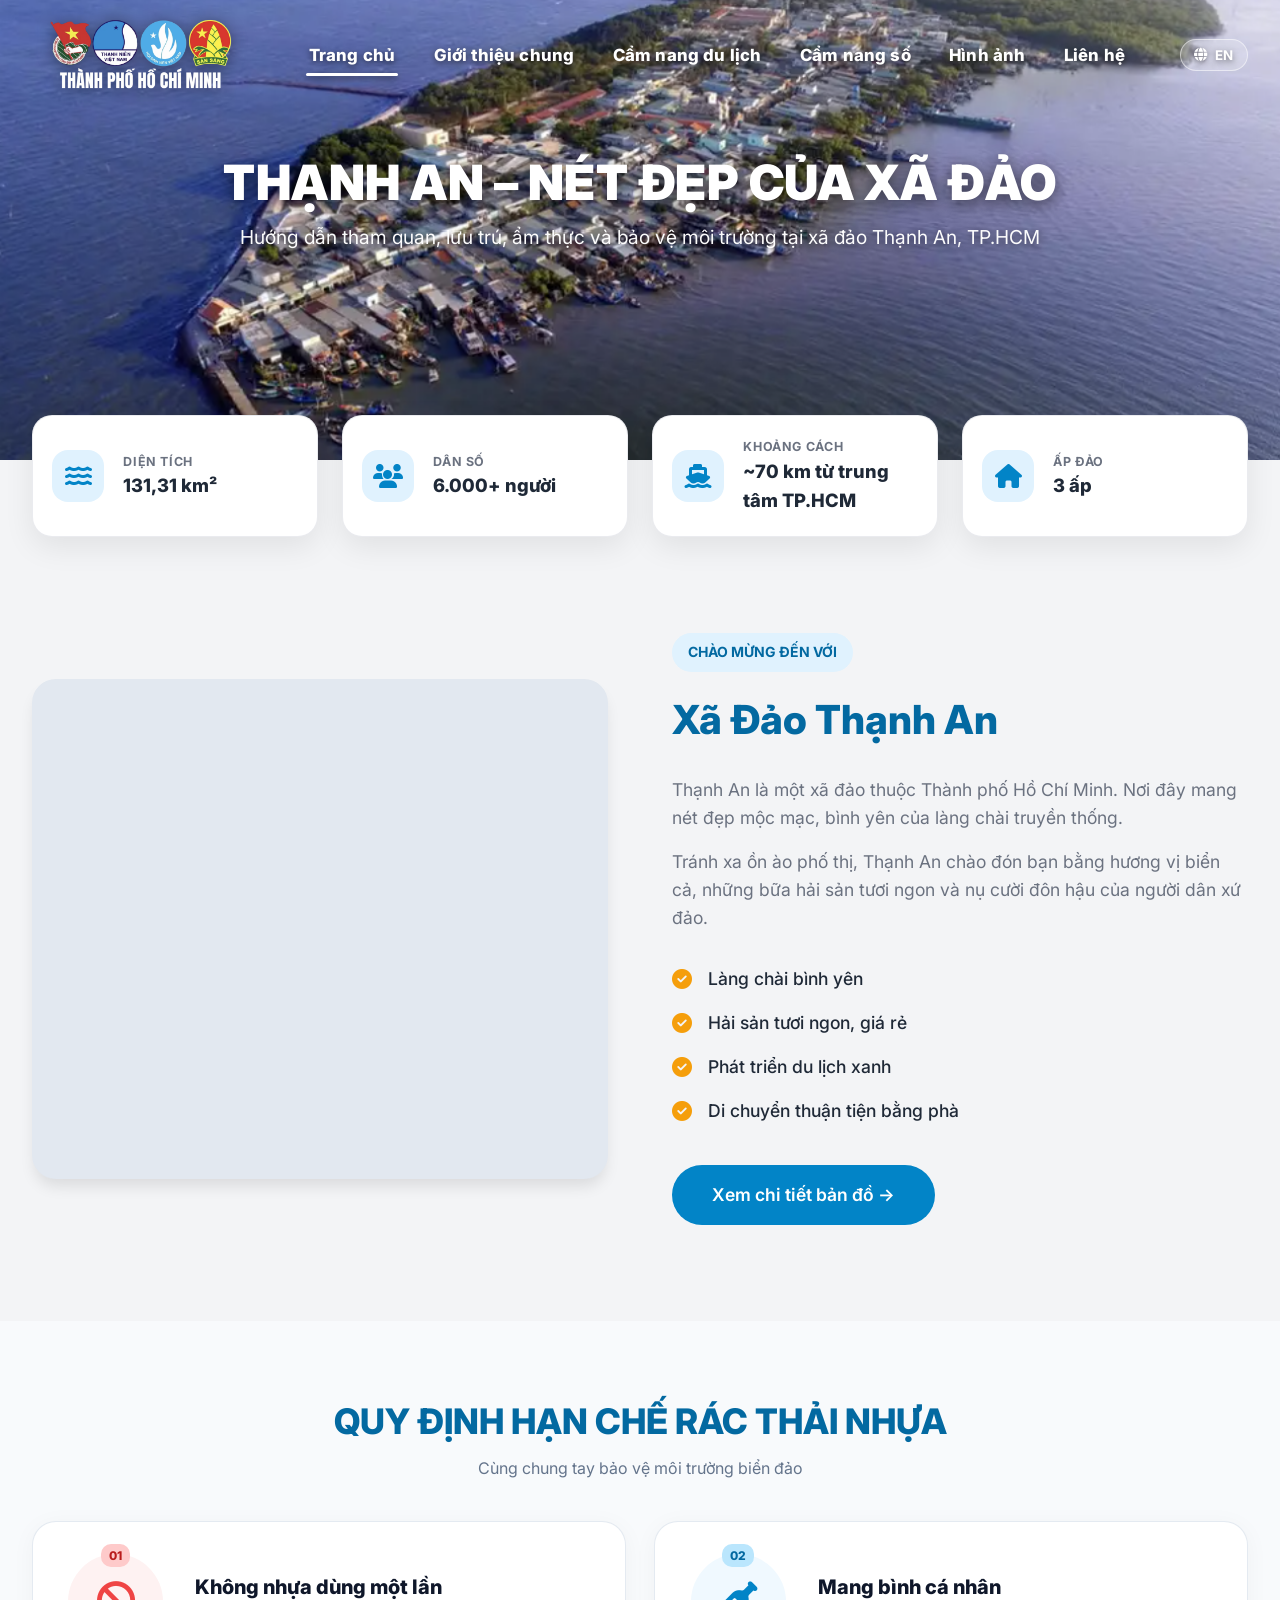
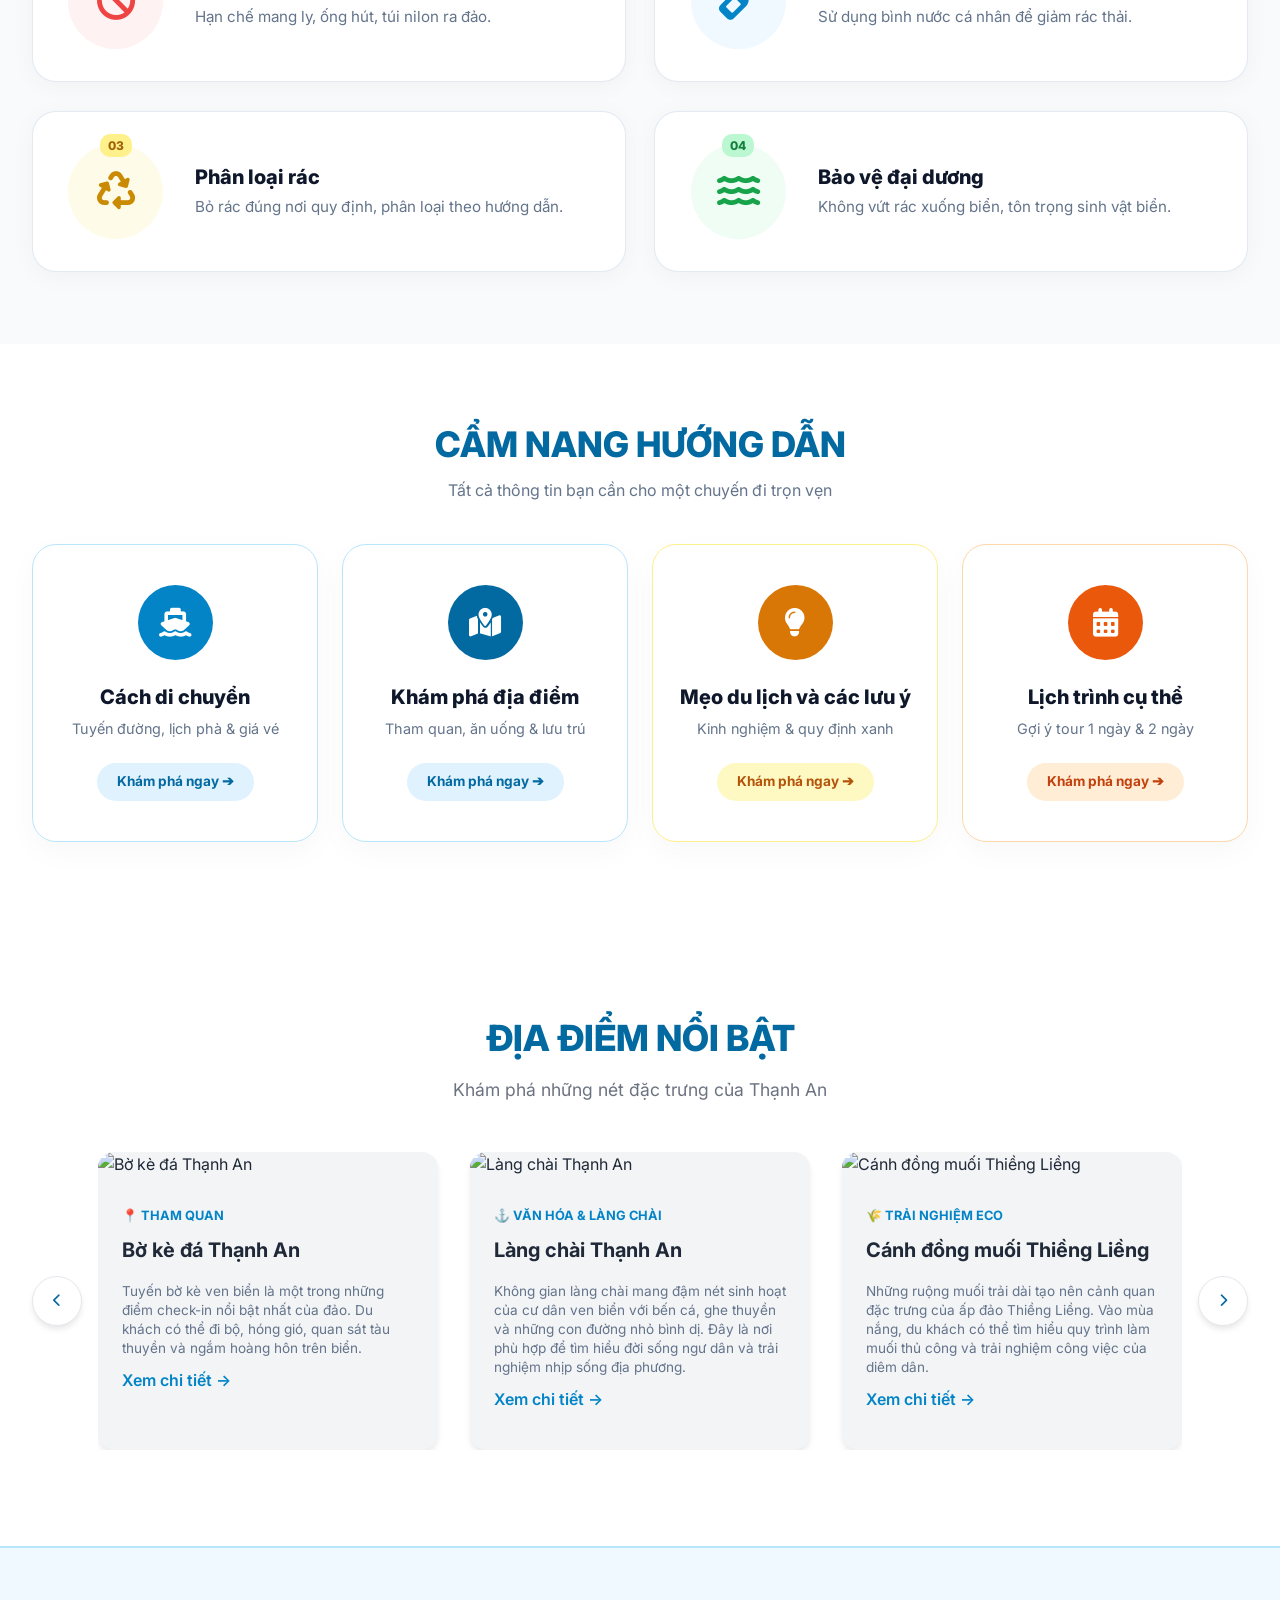
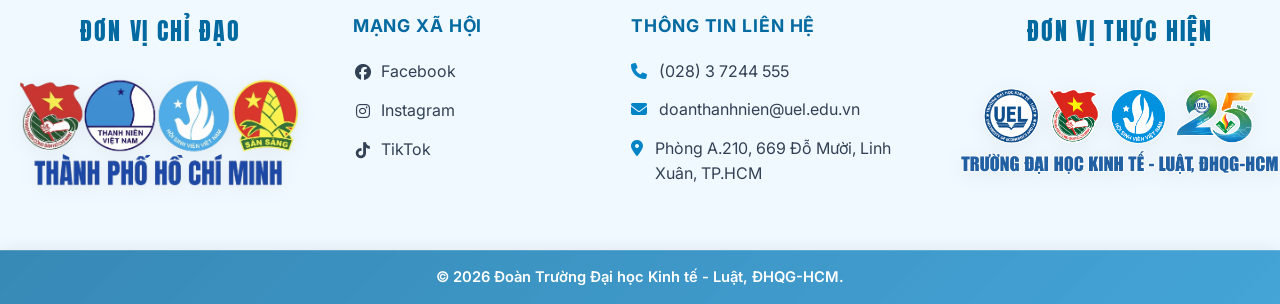
==== commit 65351d17: "Add files via upload" ====
--- a/index.html
+++ b/index.html
@@ -13,6 +13,7 @@
   <script src="https://www.gstatic.com/firebasejs/10.12.0/firebase-auth-compat.js"></script>
   <script src="https://www.gstatic.com/firebasejs/10.12.0/firebase-firestore-compat.js"></script>
   <link rel="stylesheet" href="home.css?v=82">
+  <link href="https://fonts.googleapis.com/css2?family=Anton&display=swap" rel="stylesheet">
 </head>
 <body>
 
@@ -238,16 +239,13 @@
     </div>
   </section>
 
-  <!-- FOOTER -->
+    <!-- FOOTER -->
   <footer class="site-footer" id="lien-he">
     <div class="footer-grid">
       <div class="footer-col footer-brand-col">
+        <div class="footer-brand-title">ĐƠN VỊ CHỈ ĐẠO</div>
         <div class="footer-brand-row">
-          <img src="logo.png" alt="Logo" class="footer-logo">
-          <div class="footer-brand-text">
-            <strong>ĐOÀN TRƯỜNG ĐẠI HỌC KINH TẾ - LUẬT</strong>
-            <span>UEL'S HO CHI MINH COMMUNIST YOUTH UNION</span>
-          </div>
+          <img src="logo footer.png" alt="Đơn vị chỉ đạo" class="footer-logo">
         </div>
       </div>
       <div class="footer-col">
@@ -265,6 +263,12 @@
           <li><i class="fas fa-envelope"></i> <span>doanthanhnien@uel.edu.vn</span></li>
           <li><i class="fas fa-map-marker-alt"></i> <span data-i18n="footer-address">Phòng A.210, 669 Đỗ Mười, Linh Xuân, TP.HCM</span></li>
         </ul>
+      </div>
+      <div class="footer-col footer-brand-col">
+        <div class="footer-brand-title">ĐƠN VỊ THỰC HIỆN</div>
+        <div class="footer-brand-row">
+          <img src="logo footer 1.png" alt="Đơn vị thực hiện" class="footer-logo">
+        </div>
       </div>
     </div>
     <div class="footer-bottom">
--- a/home.css
+++ b/home.css
@@ -1,3 +1,5 @@
+@import url('https://fonts.googleapis.com/css2?family=Anton&display=swap');
+
 :root {
   --primary: #0284c7;
   --primary-dark: #0369a1;
@@ -1053,20 +1055,31 @@
 }
 
 .footer-grid {
-  max-width: 1280px;
+  max-width: 1350px;
   margin: 0 auto 3rem auto;
   display: grid;
-  grid-template-columns: 1.6fr 1fr 1fr;
-  gap: 3.5rem;
-  align-items: center;
+  grid-template-columns: 1.3fr 1fr 1.2fr 1.3fr;
+  gap: 2rem;
+  align-items: flex-start;
 }
 
 .footer-brand-col {
   display: flex;
+  flex-direction: column;
   justify-content: center;
   align-items: center;
   text-align: center;
   height: 100%;
+}
+
+.footer-brand-title {
+  font-family: 'Anton', sans-serif;
+  font-size: 1.5rem;
+  color: #0369a1;
+  text-transform: uppercase;
+  letter-spacing: 0.08em;
+  margin-bottom: 0.75rem;
+  text-align: center;
 }
 
 .footer-brand-row {
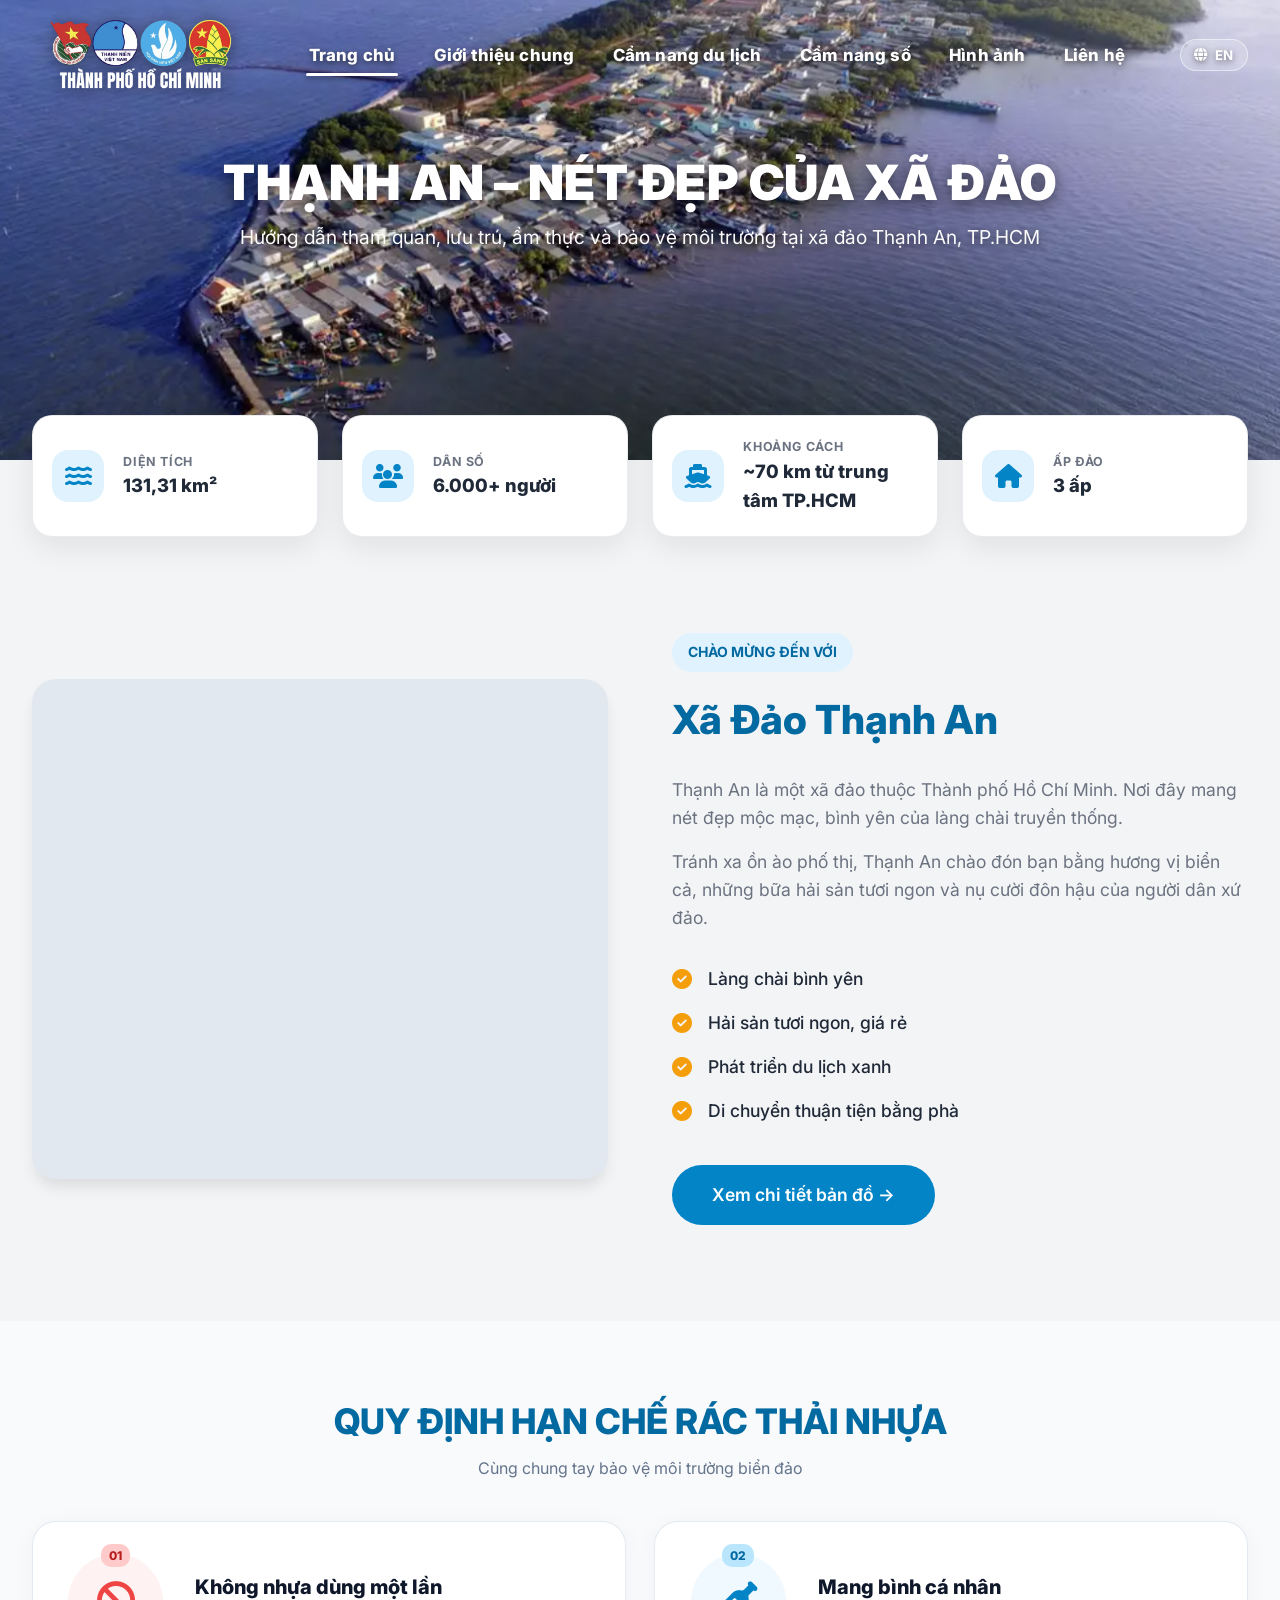
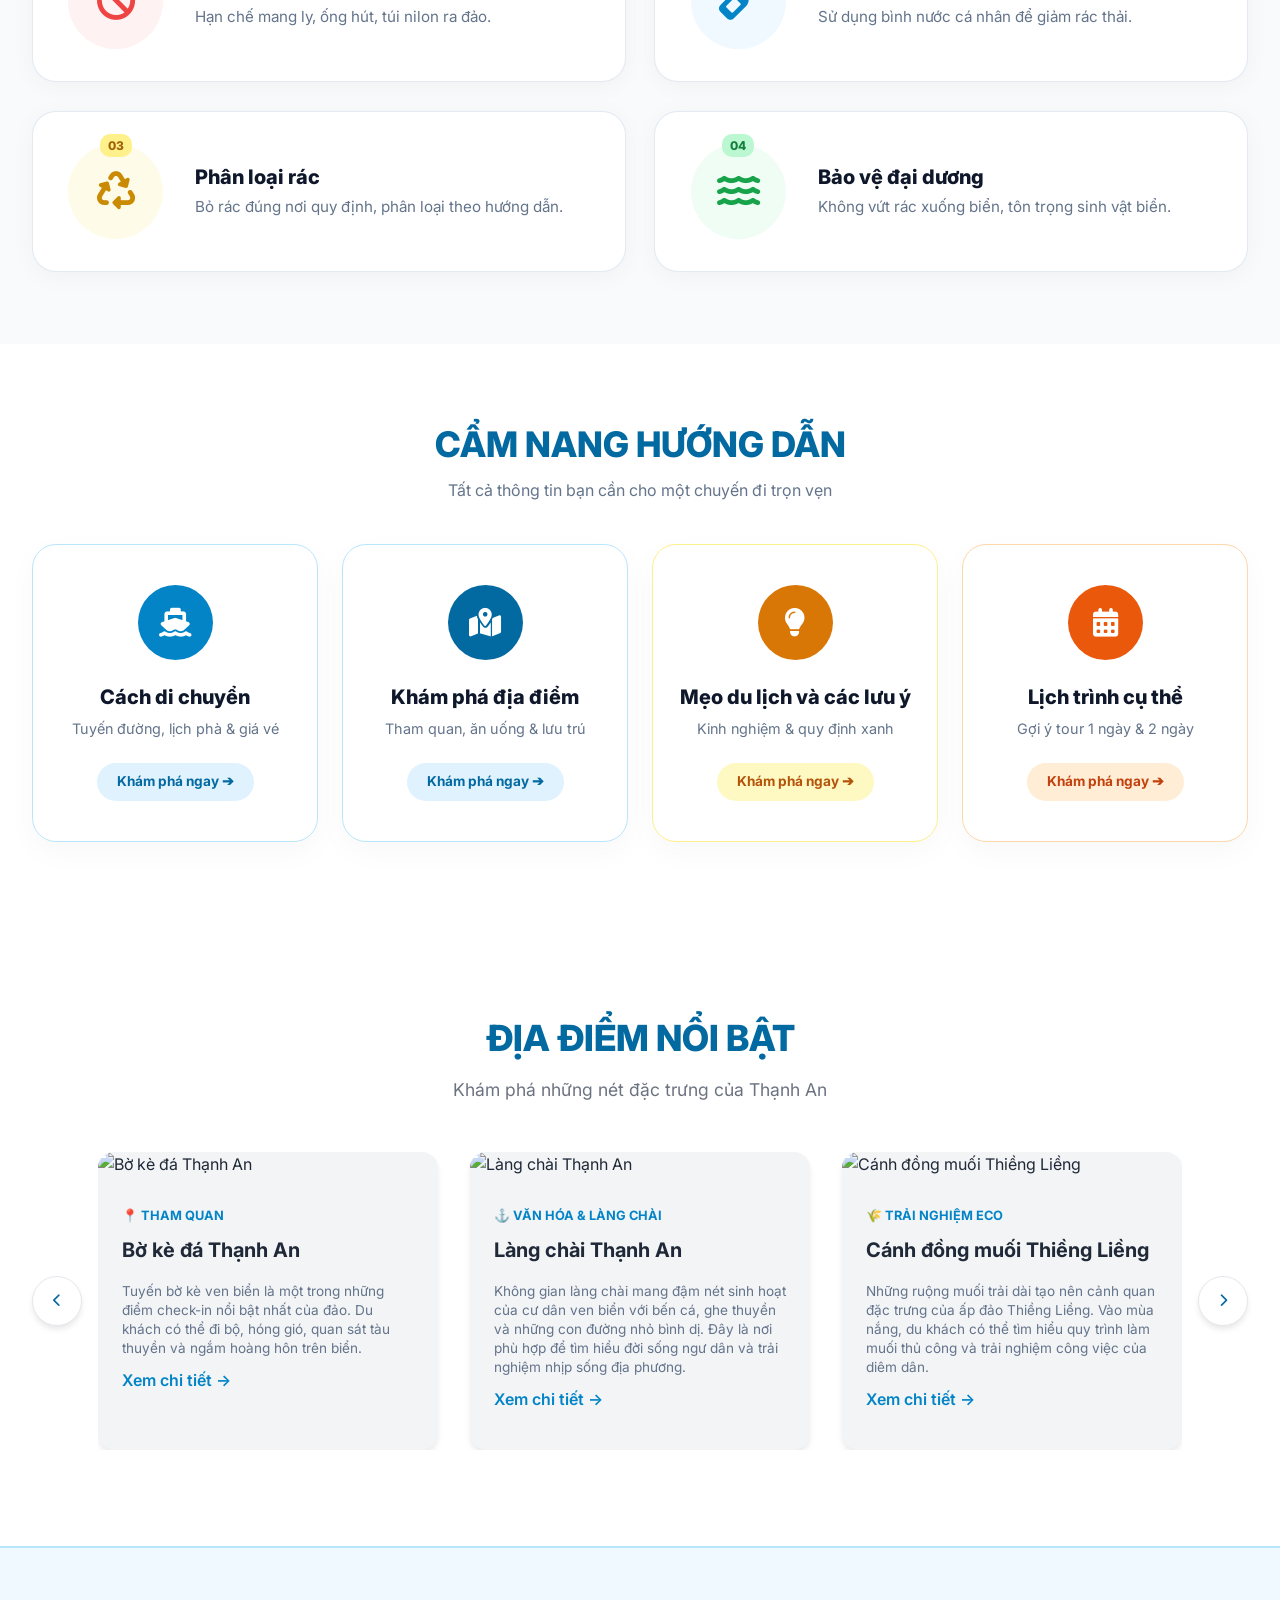
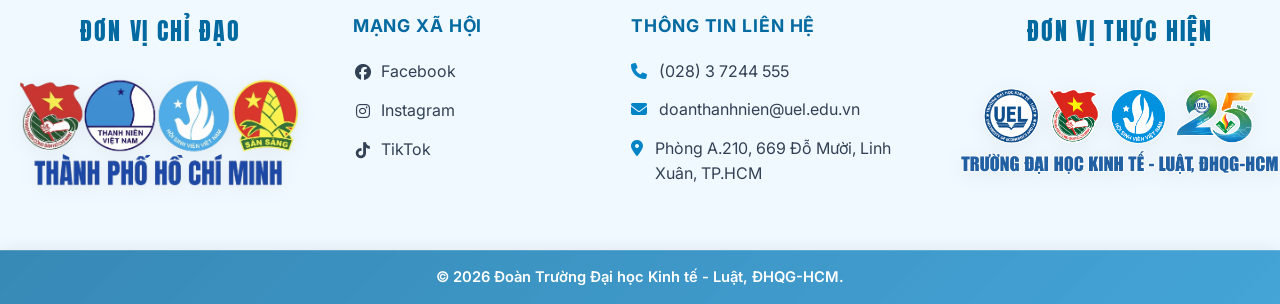
==== commit 4560e306: "Add files via upload" ====
--- a/index.html
+++ b/index.html
@@ -48,7 +48,7 @@
   <!-- HERO SECTION -->
   <section class="hero" id="hero">
     <div class="hero-bg">
-      <img src="3.jpg" alt="Thạnh An" class="hero-bg-img" id="hero-bg-img">
+      <img src="3.png" alt="Thạnh An" class="hero-bg-img" id="hero-bg-img">
       <div class="hero-overlay"></div>
     </div>
     <div class="hero-content">
--- a/home.css
+++ b/home.css
@@ -991,7 +991,7 @@
   margin-top: 0 !important;
   padding-top: 40px !important;
   padding-bottom: 40px !important;
-  background: url('3.jpg') center/cover no-repeat !important;
+  background: url('3.png') center/cover no-repeat !important;
   display: flex !important;
   flex-direction: column !important;
   justify-content: center !important;
@@ -2744,7 +2744,7 @@
 /* UNIFIED PAGE BANNER HERO (LIGHTENED SOFT OCEAN OVERLAY & BALANCED TITLES) */
 .page-banner, .page-header, .page-header-bg, .gallery-hero, .hero-banner {
   position: relative !important;
-  background: linear-gradient(135deg, rgba(2, 132, 199, 0.48) 0%, rgba(3, 105, 161, 0.42) 100%), linear-gradient(to bottom, rgba(15, 23, 42, 0.25), rgba(15, 23, 42, 0.4)), url('3.jpg') center/cover no-repeat !important;
+  background: linear-gradient(135deg, rgba(2, 132, 199, 0.48) 0%, rgba(3, 105, 161, 0.42) 100%), linear-gradient(to bottom, rgba(15, 23, 42, 0.25), rgba(15, 23, 42, 0.4)), url('3.png') center/cover no-repeat !important;
   padding: 82px 20px 22px 20px !important;
   min-height: 160px !important;
   text-align: center !important;
